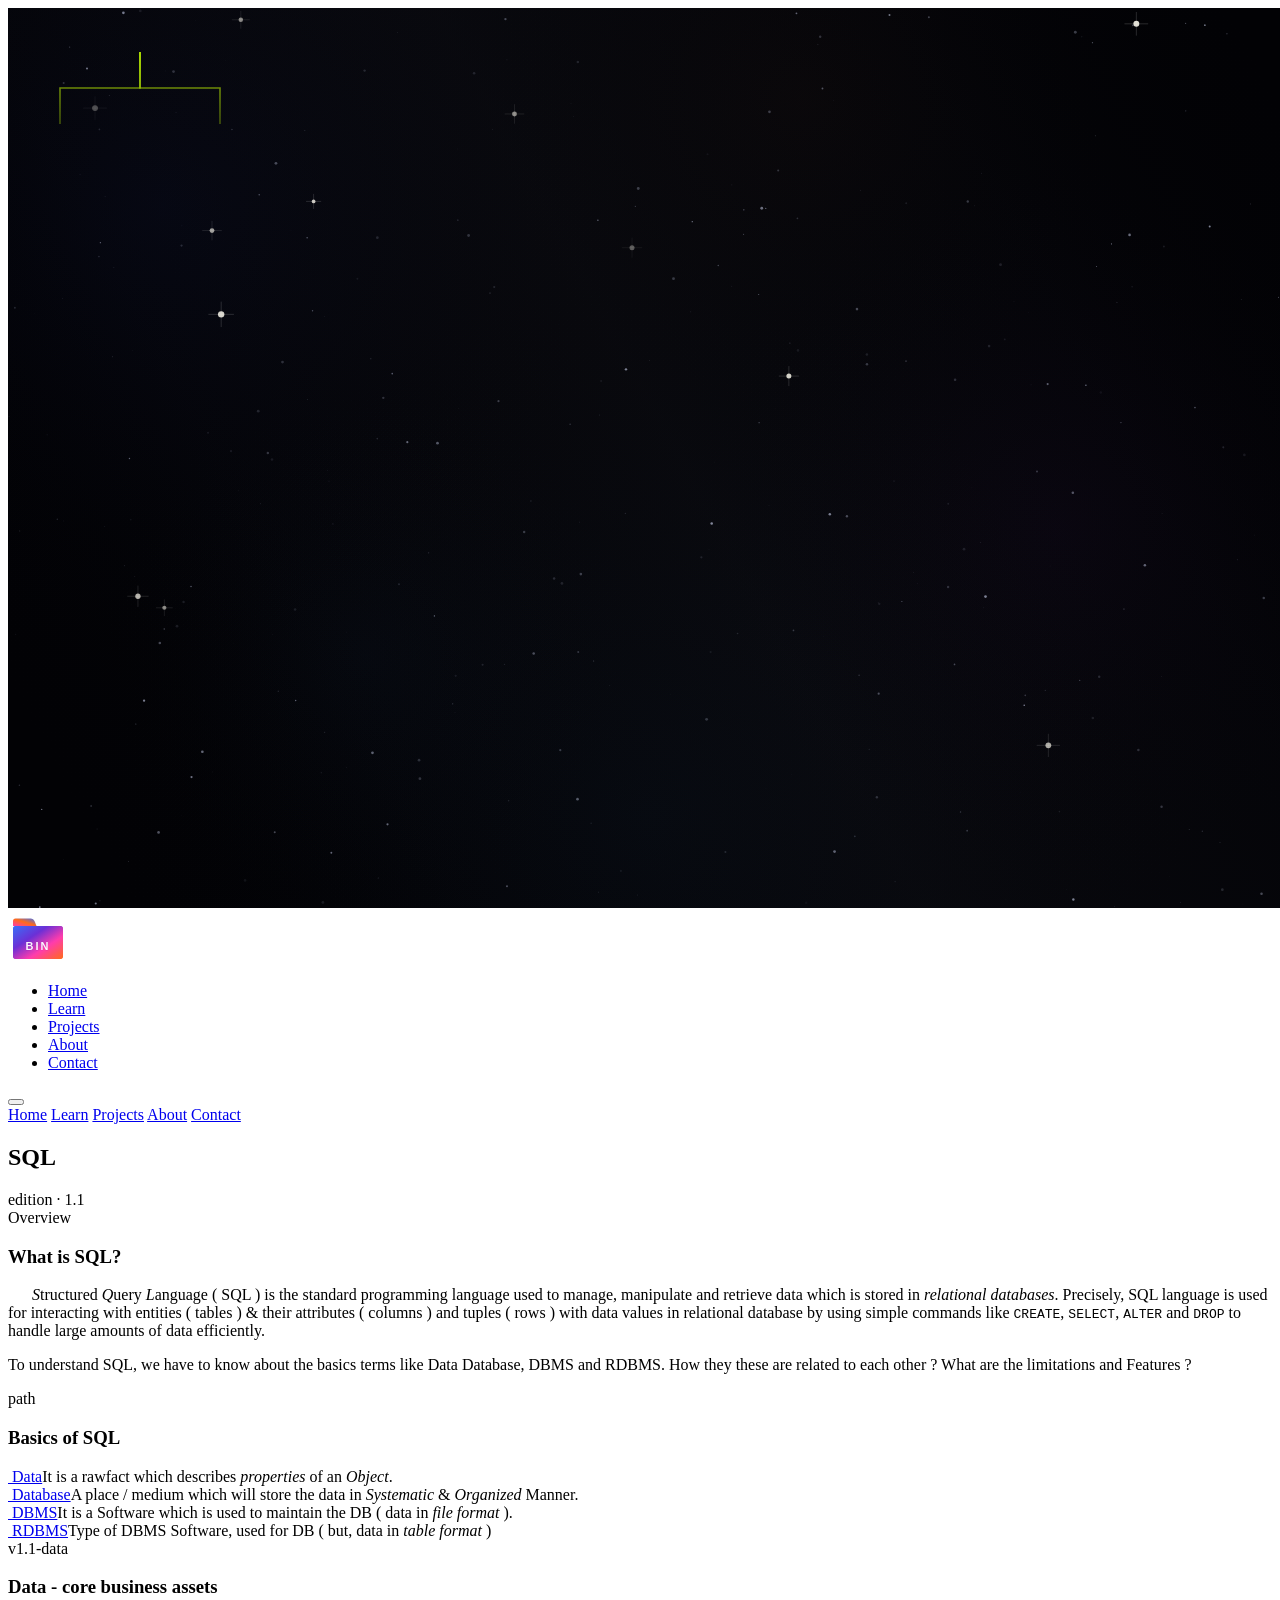
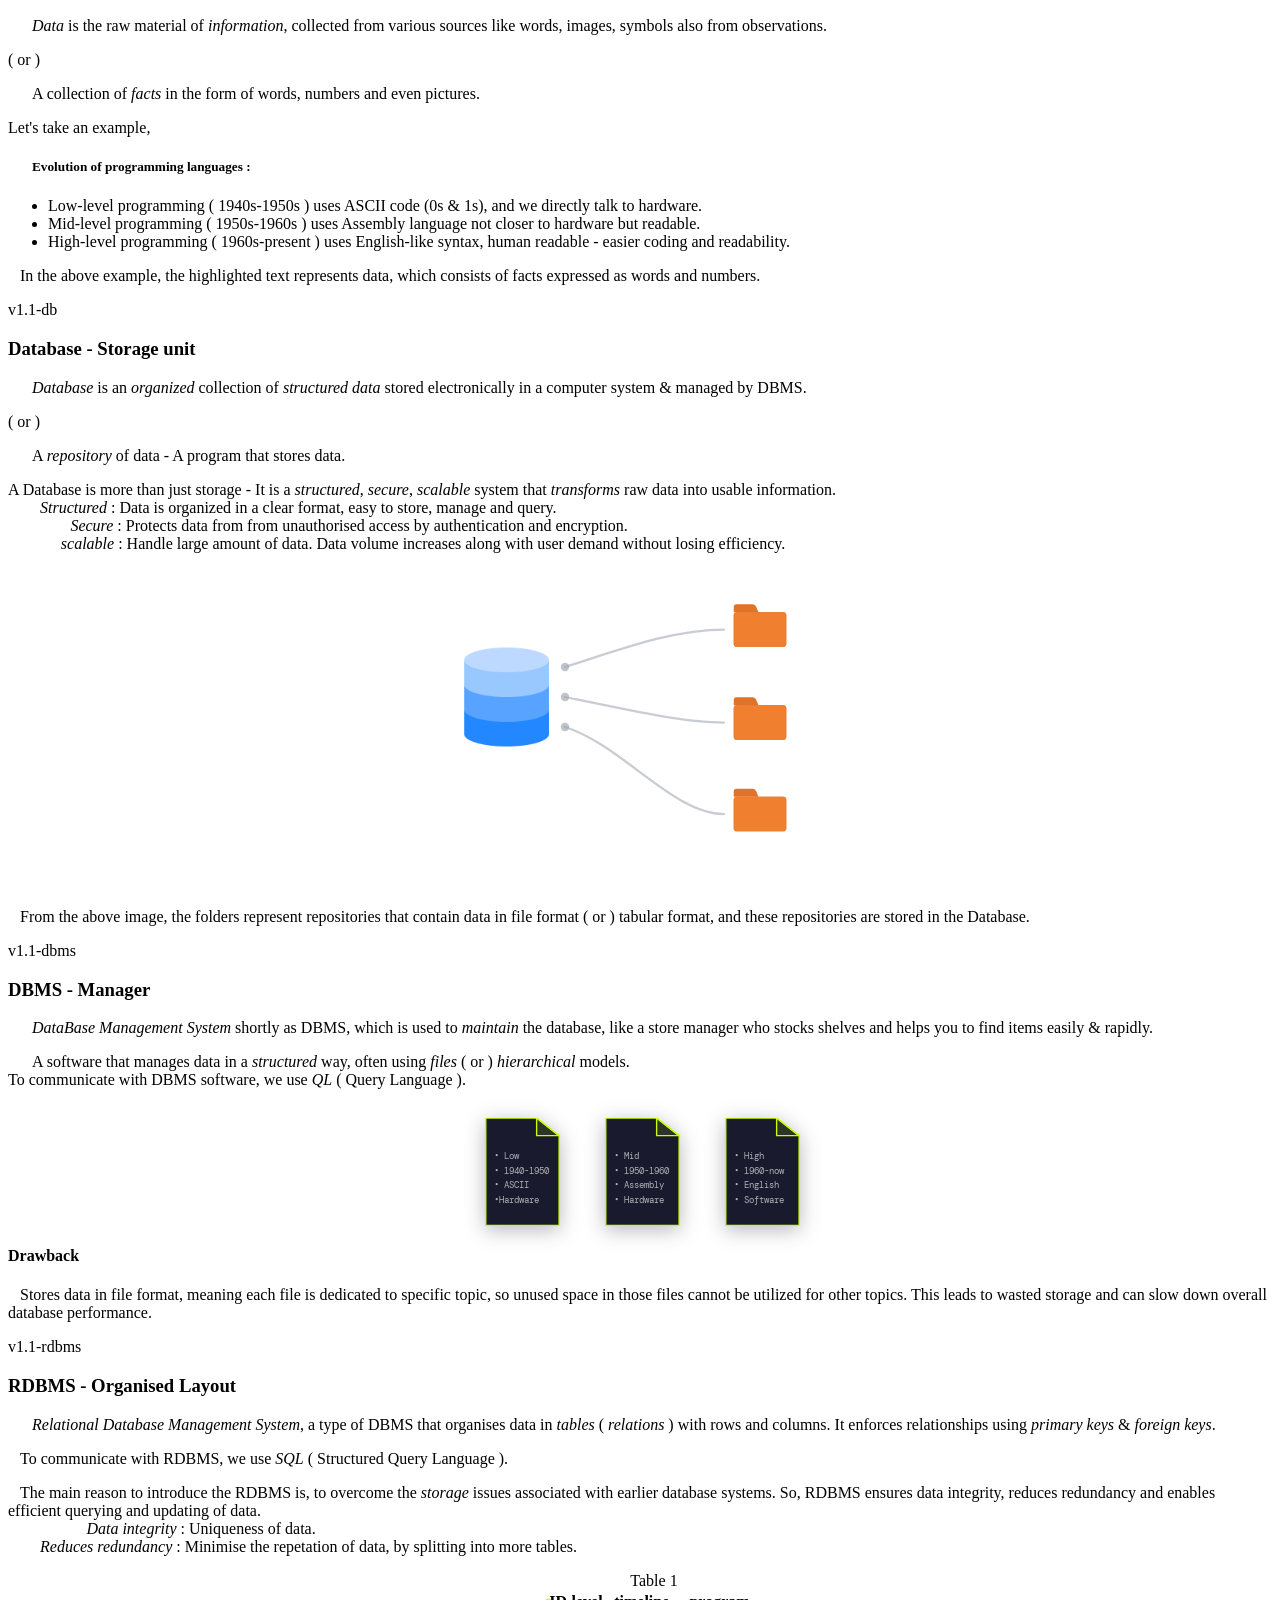
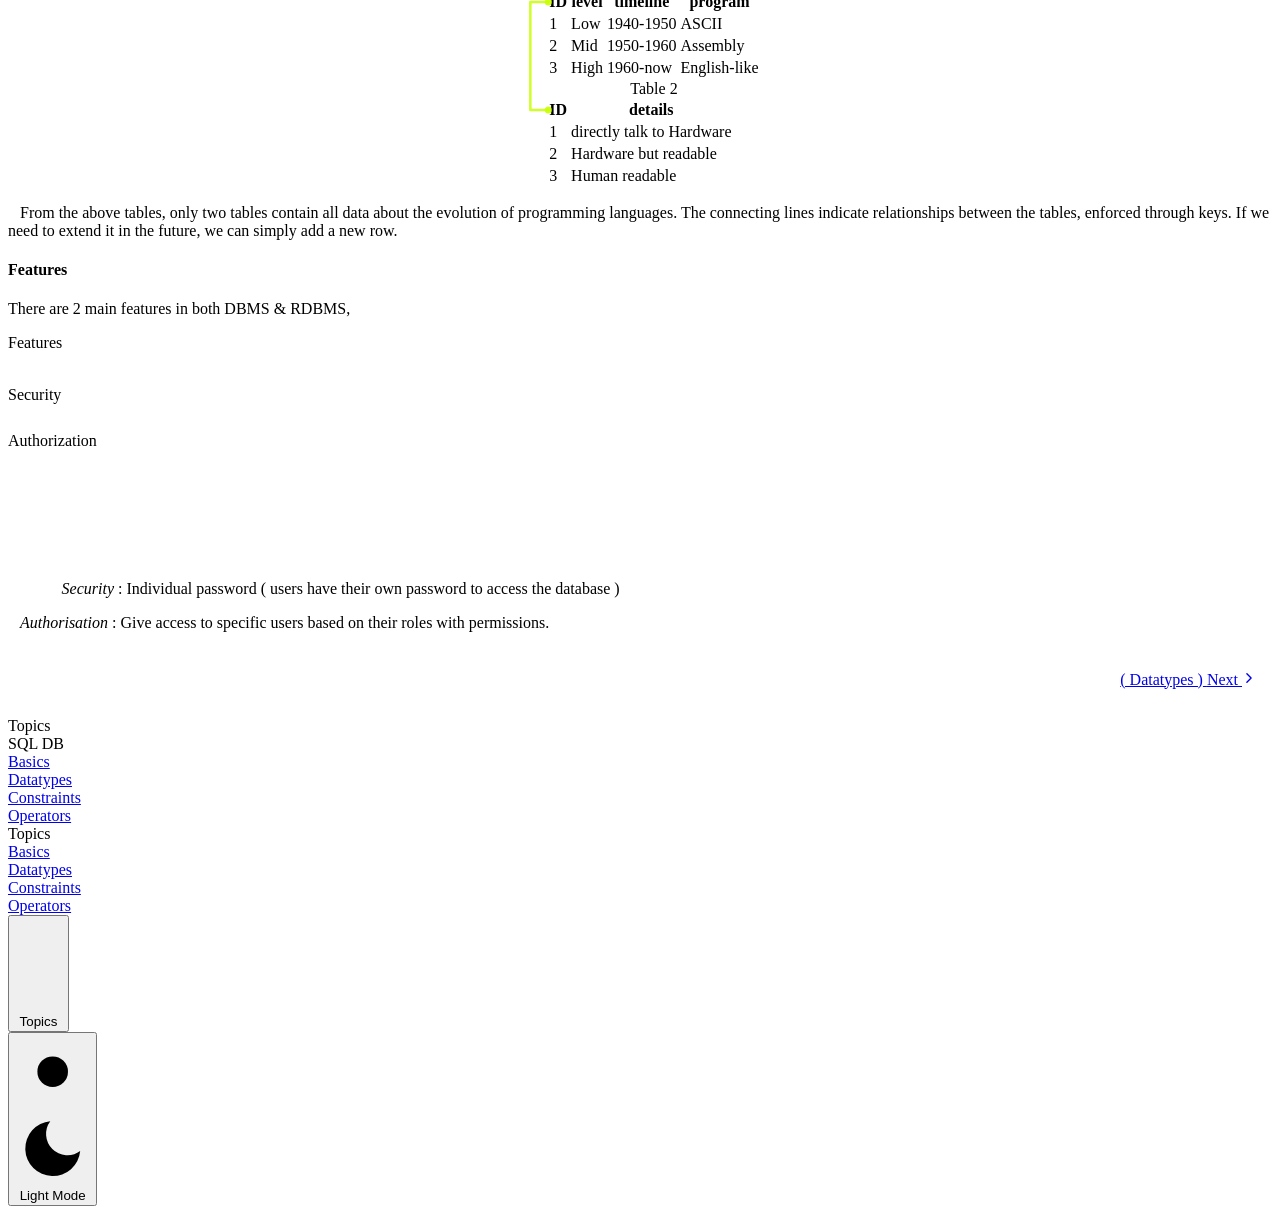
==== sqlbasics.html @ efb789b3 "Update sqlbasics.html" ====
<!DOCTYPE html>
<html lang="en" data-theme="dark">
<head>
<meta charset="UTF-8"/>
<meta name="viewport" content="width=device-width, initial-scale=1.0"/>
<title>bin/sql » basics</title>
<link rel="icon" type="image/png" href="data:image/png">
<link href="https://fonts.googleapis.com/css2?family=Bebas+Neue&family=DM+Mono:wght@300;400&family=Lora:ital,wght@0,400;0,500;0,600;1,400&family=Manrope:wght@300;400;500;600&display=swap" rel="stylesheet"/>
<link rel="stylesheet" href="sql.css"/>
<link rel="stylesheet" href="bin-logo.css"/>
<link rel="stylesheet" href="https://cdnjs.cloudflare.com/ajax/libs/font-awesome/6.5.0/css/all.min.css"/>
<link rel="stylesheet" href="https://cdnjs.cloudflare.com/ajax/libs/font-awesome/6.5.0/css/all.min.css"/>

</head>
<body>

<canvas id="space"></canvas>

<nav>
  <div class="bin-wrap" id="binWrap">

  <!-- Single sliding page -->
  <div class="slide-page" id="slidePage">

    <!-- Link track img / Link proceed name-->
    <img class="sl-name" src="sql_logo.png" alt="SQL Logo" width="15px" height="15px"/>

    <!-- Line elements -->
    <div class="sl-line"></div>
    <div class="sl-line"></div>
    <div class="sl-line"></div>
    <div class="sl-line"></div>
  </div>

  <!-- Folder SVG -->
  <svg class="folder-svg" viewBox="0 0 120 100">
    <defs>
      <!-- Vibrant: electric blue → deep purple → hot pink → orange -->
      <linearGradient id="paintBack" x1="0%" y1="0%" x2="100%" y2="100%">
        <stop offset="0%"   stop-color="#3a6ff7"/>
        <stop offset="40%"  stop-color="#6b30d6"/>
        <stop offset="70%"  stop-color="#ff3cac"/>
        <stop offset="100%" stop-color="#ff6b1a"/>
      </linearGradient>
      <linearGradient id="paintTab" x1="0%" y1="100%" x2="100%" y2="0%">
        <stop offset="0%"   stop-color="#ff3cac"/>
        <stop offset="50%"  stop-color="#ff6b1a"/>
        <stop offset="100%" stop-color="#3a6ff7"/>
      </linearGradient>
      <linearGradient id="paintFront" x1="0%" y1="0%" x2="100%" y2="100%">
        <stop offset="0%"   stop-color="#3a6ff7"/>
        <stop offset="35%"  stop-color="#6b30d6"/>
        <stop offset="65%"  stop-color="#ff3cac"/>
        <stop offset="100%" stop-color="#ff6b1a"/>
      </linearGradient>
    </defs>
    <rect class="folder-back" x="10" y="28" width="100" height="66" rx="6"/>
    <path class="folder-tab" d="M10 28 L10 18 Q10 13 15 13 L46 13 Q51 13 53 18 L57 28 Z"/>

    <g class="paper p3"><rect x="24" y="36" width="72" height="52" rx="3"/></g>
    <g class="paper p2"><rect x="20" y="34" width="72" height="52" rx="3"/></g>
    <g class="paper p1"><rect x="16" y="32" width="72" height="52" rx="3"/></g>
    <g class="paper-lines">
      <line x1="22" y1="44" x2="82" y2="44"/>
      <line x1="22" y1="52" x2="78" y2="52"/>
      <line x1="22" y1="60" x2="80" y2="60"/>
      <line x1="22" y1="68" x2="72" y2="68"/>
    </g>

    <rect class="folder-front" x="10" y="28" width="100" height="66" rx="6"/>
    <text class="bin-label" x="60" y="75">BIN</text>
  </svg>

</div>
  <ul class="nav-links" id="nav-links">
    <li><a href="#"        class="active">Home</a></li>
    <li><a href="#learn">Learn</a></li>
    <li><a href="#projects">Projects</a></li>
    <li><a href="#about">About</a></li>
    <li><a href="#contact">Contact</a></li>
  </ul>
  <button class="burger" id="burger" aria-label="Menu">
    <span></span><span></span><span></span>
  </button>
</nav>

<div class="mob-menu" id="mob">
  <a href="#">Home</a>
  <a href="#learn">Learn</a>
  <a href="#projects">Projects</a>
  <a href="#about">About</a>
  <a href="#contact">Contact</a>
</div>

<main id="void">

  <!-- AI Content Section -->
  <div id="section">
    <div class="header">
      <div class="header-dot"></div>
      <h2>SQL<span><!--( Structured Query Language )--></span></h2>
      <span>edition · 1.1</span>
    </div>
    <div class="scroll-body">

      <div class="topic">
        <div class="topic-tag">Overview</div>
        <h3>What is SQL?</h3>
        <p style="text-indent:24px"><em class="highlight">S</em>tructured <em class="highlight">Q</em>uery <em class="highlight">L</em>anguage ( SQL )
          is the standard programming language used to manage, manipulate and retrieve data which is stored in <em class="highlight">relational databases</em>.
          Precisely, SQL language is used for interacting with entities ( tables ) &amp; their attributes ( columns ) and tuples ( rows ) with data values in relational database
          by using simple commands like <code>CREATE</code>, <code>SELECT</code>, <code>ALTER</code> and <code>DROP</code> to handle large amounts of data efficiently.</p>
        <p>To understand SQL, we have to know about the basics terms like <em class="highlight"></em>Data Database, DBMS and RDBMS. How they these are related to each other ? What are the limitations and Features ?</p>
      </div>

      <div class="topic">
        <div class="topic-tag">path</div>
        <h3>Basics of SQL</h3>
        <div class="timeline">
          <div class="tl-item"><a class="tl-head" href="#data">&nbsp;Data</a><span class="tl-text">It is a rawfact which describes <em>properties</em> of an <em>Object</em>.</span></div>
          <div class="tl-item"><a class="tl-head" href="#database">&nbsp;Database</a><span class="tl-text">A place / medium which will store the data in <em>Systematic</em> & <em>Organized</em> Manner.</span></div>
          <div class="tl-item"><a class="tl-head" href="#dbms">&nbsp;DBMS</a><span class="tl-text">It is a Software which is used to maintain the DB ( data in <em>file format</em> ).</span></div>
          <div class="tl-item"><a class="tl-head" href="#rdbms">&nbsp;RDBMS</a><span class="tl-text">Type of DBMS Software, used for DB ( but, data in <em>table format</em> )</span></div>
        </div>
      </div>

      <div class="topic" id="data">
        <div class="topic-tag">v1.1-data</div>
        <h3>Data - core business assets</h3>
        <p style="text-indent:24px"><em class="highlight">Data</em> is the raw material of <em>information</em>, collected from various sources like words, images, symbols also from observations.</p>
        <p class="or">( or )</p>
        <p style="text-indent: 24px;">A collection of <em class="highlight">facts</em> in the form of words, numbers and even pictures.</p>
        <p>Let's take an example,</p>
        <h5 style="text-indent:24px">Evolution of programming languages :</h5>
        <ul>
            <li><span class="highlight-text">Low</span>-level programming ( <span class="highlight-text">1940s-1950s</span> ) uses <span class="highlight-text">ASCII</span> code (0s &amp; 1s), and we directly talk to <span class="highlight-text">hardware</span>.</li>
            <li><span class="highlight-text">Mid</span>-level programming ( <span class="highlight-text">1950s-1960s</span> ) uses <span class="highlight-text">Assembly</span> language not closer to <span class="highlight-text">hardware but readable</span>.</li>
            <li><span class="highlight-text">High</span>-level programming ( <span class="highlight-text">1960s-present</span> ) uses <span class="highlight-text">English-like</span> syntax, <span class="highlight-text">human readable</span> - easier coding and readability.</li>
        </ul>
        <p style="text-indent: 12px;">In the above example, the highlighted text represents data, which consists of facts expressed as words and numbers.</p>
      </div>

      <div class="topic" id="database">
        <div class="topic-tag">v1.1-db</div>
        <h3>Database - Storage unit</h3>
        <p style="text-indent:24px"><em class="highlight">Database</em> is an <em>organized</em> collection of <em>structured data</em> stored electronically in a computer system &amp; managed by DBMS.</p>
        <p class="or">( or )</p>
        <p style="text-indent: 24px;">A <em class="highlight">repository</em> of data - A program that stores data.</p>
        <p>A Database is more than just storage - It is a <em>structured</em>, <em>secure</em>, <em>scalable</em> system that <em class="highlight">transforms</em> raw data into usable information.<br>
          <em style="margin-left: 2em;">Structured</em> : Data is organized in a clear format, easy to store, manage and query.<br>
          <em style="margin-left: 3.9em;">Secure</em> : Protects data from from unauthorised access by authentication and encryption.<br>
          <em style="margin-left: 3.3em;">scalable</em> : Handle large amount of data. Data volume increases along with user demand without losing efficiency.<br>
        </p>

        <!-- ── DB DIAGRAM · DB LEFT · 3 FOLDERS RIGHT ── -->
        <div style="margin:1.5rem 0 0.8rem;display:flex;justify-content:center;">
          <svg viewBox="0 60 280 210"
               xmlns="http://www.w3.org/2000/svg" xmlns:xlink="http://www.w3.org/1999/xlink"
               style="width:100%;max-width:420px;height:auto;display:block;"
               aria-label="Database on left connected to three folders on right: Records, Tables, Queries">

            <!-- ─ 3 separate bent lines (folder → cluster near DB) ─ -->
            <!-- Line 1 · Records → dot (90,120) -->
            <path d="M196,95  C162,95  128,108 90,120"
                  fill="none" stroke="#9ca3af" stroke-width="1.5" stroke-opacity="0.55" stroke-linecap="round"/>
            <!-- Line 2 · Tables → dot (90,140) -->
            <path d="M196,157 C170,157 138,150 90,140"
                  fill="none" stroke="#9ca3af" stroke-width="1.5" stroke-opacity="0.55" stroke-linecap="round"/>
            <!-- Line 3 · Queries → dot (90,160) -->
            <path d="M196,218 C162,218 128,172 90,160"
                  fill="none" stroke="#9ca3af" stroke-width="1.5" stroke-opacity="0.55" stroke-linecap="round"/>


            <!-- ─ Solid dots at DB side — spread vertically, close to DB ─ -->
            <circle cx="90" cy="120" r="2.8" fill="#9ca3af" fill-opacity="0.65"/>
            <circle cx="90" cy="140" r="2.8" fill="#9ca3af" fill-opacity="0.65"/>
            <circle cx="90" cy="160" r="2.8" fill="#9ca3af" fill-opacity="0.65"/>

            <!-- ─ Database image ─ -->
            <image href="database.png" x="18" y="107" width="66" height="66"/>

            <!-- ─ Folder 1 · Records · center (220,95) ─ -->
            <g transform="translate(220,95) scale(0.35) translate(-60,-61)">
              <rect x="10" y="28" width="100" height="66" rx="6" fill="#c45c0a"/>
              <path d="M10 28 L10 18 Q10 13 15 13 L46 13 Q51 13 53 18 L57 28 Z" fill="#e0722a"/>
              <g opacity="0.55"><rect x="24" y="36" width="72" height="52" rx="3" fill="#fff8f0" stroke="#e8c090" stroke-width="0.8"/></g>
              <g opacity="0.75"><rect x="20" y="34" width="72" height="52" rx="3" fill="#fff8f0" stroke="#e8c090" stroke-width="0.8"/></g>
              <rect x="16" y="32" width="72" height="52" rx="3" fill="#fff8f0" stroke="#e8c090" stroke-width="0.8"/>
              <line x1="22" y1="44" x2="82" y2="44" stroke="#d4a870" stroke-width="0.7"/>
              <line x1="22" y1="52" x2="78" y2="52" stroke="#d4a870" stroke-width="0.7"/>
              <line x1="22" y1="60" x2="80" y2="60" stroke="#d4a870" stroke-width="0.7"/>
              <line x1="22" y1="68" x2="72" y2="68" stroke="#d4a870" stroke-width="0.7"/>
              <rect x="10" y="28" width="100" height="66" rx="6" fill="#f08030"/>
            </g>
            <!-- <text x="220" y="115" text-anchor="middle"
              font-family="DM Mono, monospace" font-size="7.5" fill="#9ca3af" letter-spacing="0.3">&nbsp;
            </text> -->

            <!-- ─ Folder 2 · Tables · center (220,157) ─ -->
            <g transform="translate(220,157) scale(0.35) translate(-60,-61)">
              <rect x="10" y="28" width="100" height="66" rx="6" fill="#c45c0a"/>
              <path d="M10 28 L10 18 Q10 13 15 13 L46 13 Q51 13 53 18 L57 28 Z" fill="#e0722a"/>
              <g opacity="0.55"><rect x="24" y="36" width="72" height="52" rx="3" fill="#fff8f0" stroke="#e8c090" stroke-width="0.8"/></g>
              <g opacity="0.75"><rect x="20" y="34" width="72" height="52" rx="3" fill="#fff8f0" stroke="#e8c090" stroke-width="0.8"/></g>
              <rect x="16" y="32" width="72" height="52" rx="3" fill="#fff8f0" stroke="#e8c090" stroke-width="0.8"/>
              <line x1="22" y1="44" x2="82" y2="44" stroke="#d4a870" stroke-width="0.7"/>
              <line x1="22" y1="52" x2="78" y2="52" stroke="#d4a870" stroke-width="0.7"/>
              <line x1="22" y1="60" x2="80" y2="60" stroke="#d4a870" stroke-width="0.7"/>
              <line x1="22" y1="68" x2="72" y2="68" stroke="#d4a870" stroke-width="0.7"/>
              <rect x="10" y="28" width="100" height="66" rx="6" fill="#f08030"/>
            </g>
            <!-- <text x="220" y="177" text-anchor="middle"
              font-family="DM Mono, monospace" font-size="7.5" fill="#9ca3af" letter-spacing="0.3">&nbsp;
            </text> -->

            <!-- ─ Folder 3 · Queries · center (220,218) ─ -->
            <g transform="translate(220,218) scale(0.35) translate(-60,-61)">
              <rect x="10" y="28" width="100" height="66" rx="6" fill="#c45c0a"/>
              <path d="M10 28 L10 18 Q10 13 15 13 L46 13 Q51 13 53 18 L57 28 Z" fill="#e0722a"/>
              <g opacity="0.55"><rect x="24" y="36" width="72" height="52" rx="3" fill="#fff8f0" stroke="#e8c090" stroke-width="0.8"/></g>
              <g opacity="0.75"><rect x="20" y="34" width="72" height="52" rx="3" fill="#fff8f0" stroke="#e8c090" stroke-width="0.8"/></g>
              <rect x="16" y="32" width="72" height="52" rx="3" fill="#fff8f0" stroke="#e8c090" stroke-width="0.8"/>
              <line x1="22" y1="44" x2="82" y2="44" stroke="#d4a870" stroke-width="0.7"/>
              <line x1="22" y1="52" x2="78" y2="52" stroke="#d4a870" stroke-width="0.7"/>
              <line x1="22" y1="60" x2="80" y2="60" stroke="#d4a870" stroke-width="0.7"/>
              <line x1="22" y1="68" x2="72" y2="68" stroke="#d4a870" stroke-width="0.7"/>
              <rect x="10" y="28" width="100" height="66" rx="6" fill="#f08030"/>
            </g>
            <!-- <text x="220" y="238" text-anchor="middle"
              font-family="DM Mono, monospace" font-size="7.5" fill="#9ca3af" letter-spacing="0.3">&nbsp;
            </text> -->

          </svg>
        </div>
        <!-- ── END DB DIAGRAM ── -->

        <p style="text-indent: 12px;">From the above image, the folders represent repositories that contain data in file format ( or ) tabular format, and these repositories are stored in the Database.</p>
      </div>

      <div class="topic" id="dbms">
        <div class="topic-tag">v1.1-dbms</div>
        <h3>DBMS - Manager</h3>
        <p style="text-indent:24px"><em>DataBase Management System</em> shortly as DBMS, which is used to <em class="highlight">maintain</em> the database, like a store manager who stocks shelves and helps you to find items easily &amp; rapidly.</p>
        <p style="text-indent:24px">A software that manages data in a <em>structured</em> way, often using <em class="highlight">files</em> ( or ) <em class="highlight">hierarchical</em> models. <br>
          To communicate with DBMS software, we use <em class="highlight">QL</em> ( Query Language ).</p>

        <!-- ── 3 FILE ICONS SIDE BY SIDE ── -->
        <div style="display:flex;justify-content:center;gap:2rem;margin:1.8rem 0 0.6rem;flex-wrap:wrap;">

          <!-- File 1 -->
          <svg viewBox="0 0 90 110" xmlns="http://www.w3.org/2000/svg"
               style="width:88px;height:auto;filter:drop-shadow(0 4px 10px rgba(0,0,0,0.28));">
            <path d="M10 0 L62 0 L85 18 L85 110 L10 110 Z" fill="var(--glass-bg,#1a1a2e)" stroke="var(--accent-border,#c8ff00)" stroke-width="1.4"/>
            <path d="M62 0 L62 18 L85 18 Z" fill="var(--accent-soft,rgba(200,255,0,0.12))" stroke="var(--accent-border,#c8ff00)" stroke-width="1.4"/>
            <text x="18" y="42"  font-family="DM Mono,monospace" font-size="9.5" fill="var(--text-body,#ccc)" opacity="0.85">&bull; Low</text>
            <text x="18" y="57"  font-family="DM Mono,monospace" font-size="9.5" fill="var(--text-body,#ccc)" opacity="0.85">&bull; 1940-1950</text>
            <text x="18" y="72"  font-family="DM Mono,monospace" font-size="9.5" fill="var(--text-body,#ccc)" opacity="0.85">&bull; ASCII</text>
            <text x="18" y="87"  font-family="DM Mono,monospace" font-size="9.5" fill="var(--text-body,#ccc)" opacity="0.85">&bull;Hardware</text>
          </svg>

          <!-- File 2 -->
          <svg viewBox="0 0 90 110" xmlns="http://www.w3.org/2000/svg"
               style="width:88px;height:auto;filter:drop-shadow(0 4px 10px rgba(0,0,0,0.28));">
            <path d="M10 0 L62 0 L85 18 L85 110 L10 110 Z" fill="var(--glass-bg,#1a1a2e)" stroke="var(--accent-border,#c8ff00)" stroke-width="1.4"/>
            <path d="M62 0 L62 18 L85 18 Z" fill="var(--accent-soft,rgba(200,255,0,0.12))" stroke="var(--accent-border,#c8ff00)" stroke-width="1.4"/>
            <text x="18" y="42"  font-family="DM Mono,monospace" font-size="9.5" fill="var(--text-body,#ccc)" opacity="0.85">&bull; Mid</text>
            <text x="18" y="57"  font-family="DM Mono,monospace" font-size="9.5" fill="var(--text-body,#ccc)" opacity="0.85">&bull; 1950-1960</text>
            <text x="18" y="72"  font-family="DM Mono,monospace" font-size="9.5" fill="var(--text-body,#ccc)" opacity="0.85">&bull; Assembly</text>
            <text x="18" y="87"  font-family="DM Mono,monospace" font-size="9.5" fill="var(--text-body,#ccc)" opacity="0.85">&bull; Hardware</text>
          </svg>

          <!-- File 3 -->
          <svg viewBox="0 0 90 110" xmlns="http://www.w3.org/2000/svg"
               style="width:88px;height:auto;filter:drop-shadow(0 4px 10px rgba(0,0,0,0.28));">
            <path d="M10 0 L62 0 L85 18 L85 110 L10 110 Z" fill="var(--glass-bg,#1a1a2e)" stroke="var(--accent-border,#c8ff00)" stroke-width="1.4"/>
            <path d="M62 0 L62 18 L85 18 Z" fill="var(--accent-soft,rgba(200,255,0,0.12))" stroke="var(--accent-border,#c8ff00)" stroke-width="1.4"/>
            <text x="18" y="42"  font-family="DM Mono,monospace" font-size="9.5" fill="var(--text-body,#ccc)" opacity="0.85">&bull; High</text>
            <text x="18" y="57"  font-family="DM Mono,monospace" font-size="9.5" fill="var(--text-body,#ccc)" opacity="0.85">&bull; 1960-now</text>
            <text x="18" y="72"  font-family="DM Mono,monospace" font-size="9.5" fill="var(--text-body,#ccc)" opacity="0.85">&bull; English</text>
            <text x="18" y="87"  font-family="DM Mono,monospace" font-size="9.5" fill="var(--text-body,#ccc)" opacity="0.85">&bull; Software</text>
          </svg>

        </div>
        <!-- ── END FILE ICONS ── -->

        <h4 class="drawback-title">Drawback</h4>
        <p style="text-indent: 12px;">Stores data in file format, meaning each file is dedicated to specific topic, so unused space in those files cannot be utilized for other topics. This leads to wasted storage and can slow down overall database performance.</p>
      </div>
      <div class="topic" id="rdbms">
        <div class="topic-tag">v1.1-rdbms</div>
        <h3>RDBMS - Organised Layout</h3>
        <p style="text-indent:24px"><em>Relational Database Management System</em>, a type of DBMS that organises data in <em class="highlight">tables</em> ( <em class="highlight">relations</em> ) with rows and columns. It enforces relationships using <em>primary keys</em> &amp; <em>foreign keys</em>.</p>
        <p style="text-indent:12px">To communicate with RDBMS, we use <em class="highlight">SQL</em> ( Structured Query Language ).</p>
        <p style="text-indent:12px">The main reason to introduce the RDBMS is, to overcome the <em>storage</em> issues associated with earlier database systems. So, RDBMS ensures data integrity, reduces redundancy and enables efficient querying and updating of data.<br>
          <em style="margin-left: 4.9em;">Data integrity</em> : Uniqueness of data.<br>
          <em style="margin-left: 2em;">Reduces redundancy</em> : Minimise the repetation of data, by splitting into more tables.<br>
        </p>

        <!-- ── TABLES + SVG CONNECTOR WRAPPER ── -->
        <div style="position:relative; display:flex; justify-content:center; width:100%;">

          <!-- SVG line drawn over the tables -->
          <svg id="tbl-connector" style="position:absolute;top:0;left:0;width:100%;height:100%;pointer-events:none;overflow:visible;z-index:10;"></svg>

          <div class="rdbms-tables-wrap" style="position:relative; flex-direction:column; align-items:flex-start; padding-left:28px;">

            <!-- Table 1 · big (4 cols) · TOP -->
            <div class="rdbms-table-block">
              <div class="tbl-title" style="text-align:center;">Table 1</div>
              <div style="overflow-x:auto;">
                <table class="rdbms-tbl" id="rdbms-t1">
                  <thead>
                    <tr>
                      <th class="pk" id="t1-id-header">ID</th>
                      <th>level</th>
                      <th>timeline</th>
                      <th>program</th>
                    </tr>
                  </thead>
                  <tbody>
                    <tr>
                      <td class="pk">1</td>
                      <td>Low</td>
                      <td>1940-1950</td>
                      <td>ASCII</td>
                    </tr>
                    <tr>
                      <td class="pk">2</td>
                      <td>Mid</td>
                      <td>1950-1960</td>
                      <td>Assembly</td>
                    </tr>
                    <tr>
                      <td class="pk">3</td>
                      <td>High</td>
                      <td>1960-now</td>
                      <td>English-like</td>
                    </tr>
                  </tbody>
                </table>
              </div>
            </div>

            <!-- Table 2 · small (2 cols) · BOTTOM -->
            <div class="rdbms-table-block">
              <div class="tbl-title" style="text-align:center;">Table 2</div>
              <div style="overflow-x:auto;">
                <table class="rdbms-tbl" id="rdbms-t2">
                  <thead>
                    <tr>
                      <th class="pk" id="t2-id-header">ID</th>
                      <th>details</th>
                    </tr>
                  </thead>
                  <tbody>
                    <tr>
                      <td class="pk">1</td>
                      <td>directly talk to Hardware</td>
                    </tr>
                    <tr>
                      <td class="pk">2</td>
                      <td>Hardware but readable</td>
                    </tr>
                    <tr>
                      <td class="pk">3</td>
                      <td>Human readable</td>
                    </tr>
                  </tbody>
                </table>
              </div>
            </div>

          </div>
        </div>
        <!-- ── END RDBMS TABLES ── -->
        <p style="text-indent: 12px;">
          From the above tables, only two tables contain all data about the evolution of programming languages. The connecting lines indicate relationships between the tables, enforced through keys.
          If we need to extend it in the future, we can simply add a new row.
        </p>
        <script>
        (function() {
          function drawTableConnector() {
            const svg = document.getElementById('tbl-connector');
            const t1h = document.getElementById('t1-id-header'); // Table 1 (top)
            const t2h = document.getElementById('t2-id-header'); // Table 2 (bottom)
            if (!svg || !t1h || !t2h) return;

            svg.querySelectorAll('path, circle').forEach(e => e.remove());

            const svgRect = svg.getBoundingClientRect();
            const r1 = t1h.getBoundingClientRect(); // Table 1 ID header (top)
            const r2 = t2h.getBoundingClientRect(); // Table 2 ID header (bottom)

            // Start: left border of T1 ID, vertically centred
            const x1 = r1.left - svgRect.left;
            const y1 = r1.top  + r1.height / 2 - svgRect.top;

            // End: left border of T2 ID, vertically centred
            const x2 = r2.left - svgRect.left;
            const y2 = r2.top  + r2.height / 2 - svgRect.top;

            // How far left the bracket extends outside the tables
            const bracket = 18;
            const xLeft   = Math.min(x1, x2) - bracket;

            // Rectangular path: right → left → down → right
            // M(x1,y1) → go left to xLeft → go down to y2 → go right to x2
            const d = `M${x1},${y1} L${xLeft},${y1} L${xLeft},${y2} L${x2},${y2}`;

            const path = document.createElementNS('http://www.w3.org/2000/svg', 'path');
            path.setAttribute('d', d);
            path.setAttribute('stroke', 'var(--accent-border, #c8ff00)');
            path.setAttribute('stroke-width', '2.5');
            path.setAttribute('fill', 'none');
            path.setAttribute('stroke-linejoin', 'round');
            path.setAttribute('stroke-linecap', 'round');
            path.setAttribute('opacity', '0.85');
            svg.appendChild(path);

            // Dot terminals at both ends
            function addDot(cx, cy) {
              const c = document.createElementNS('http://www.w3.org/2000/svg', 'circle');
              c.setAttribute('cx', cx); c.setAttribute('cy', cy); c.setAttribute('r', '3.5');
              c.setAttribute('fill', 'var(--accent, #c8ff00)'); c.setAttribute('opacity', '0.9');
              svg.appendChild(c);
            }
            addDot(x1, y1); // left border of T1 ID
            addDot(x2, y2); // left border of T2 ID
          }

          window.addEventListener('load', drawTableConnector);
          window.addEventListener('resize', drawTableConnector);
          new MutationObserver(drawTableConnector)
            .observe(document.documentElement, { attributes: true, attributeFilter: ['data-theme'] });
          setTimeout(drawTableConnector, 300);
        })();
        </script>

      </div>
      <div class="topic">
        <h4 class="feature-title">Features</h4>
        <p>There are 2 main features in both DBMS &amp; RDBMS,</p>
        <!-- ── FEATURES TREE ── -->
        <div class="org-scroll-wrap">
          <div class="org-wrap" id="orgWrap2">
            <svg id="orgSvg2" style="position:absolute;top:0;left:0;width:100%;height:100%;pointer-events:none;overflow:visible;"></svg>
            <!-- nodes injected by JS -->
          </div>
        </div>
        <p style="text-indent:12px"><em style="margin-left: 2.6em;">Security</em> : Individual password ( users have their own password to access the database )</p>
        <p style="text-indent:12px"><em>Authorisation</em> : Give access to specific users based on their roles with permissions.</p>
      </div>

      <!-- ── PAGE NAV ── -->
      <div style="display:flex; justify-content:flex-end; align-items:center; padding: 1.4rem 1rem 1.8rem;">

        <!-- Next -->
        <a href="#" class="page-nav-btn" id="nav-next">
          <span class="nav-hint">(  Datatypes )</span>
          <span>Next</span>
          <svg viewBox="0 0 20 20" fill="none" xmlns="http://www.w3.org/2000/svg" width="14" height="14">
            <path d="M7 4L13 10L7 16" stroke="currentColor" stroke-width="2" stroke-linecap="round" stroke-linejoin="round"/>
          </svg>
        </a>

      </div>
      <!-- ── END PAGE NAV ── -->

    </div>
  </div>

  <!-- ── SIDEBAR ── -->
  <aside id="sidebar">

    <!-- Social Links -->
    <!--
    <div class="sb-section">
      <div class="sb-label">Connect</div>
      <a class="sb-link" href="https://www.instagram.com/iacc.bin/" target="_blank" rel="noopener">
        <span class="sb-icon">
          <svg viewBox="0 0 24 24"><rect x="2" y="2" width="20" height="20" rx="5" ry="5"/><circle cx="12" cy="12" r="4"/><circle cx="17.5" cy="6.5" r="1" fill="currentColor" stroke="none"/></svg>
        </span>
        <span class="sb-name">Instagram</span>
        <span class="sb-arrow">↗</span>
      </a>
      <a class="sb-link" href="https://www.youtube.com/" target="_blank" rel="noopener">
        <span class="sb-icon">
          <svg viewBox="0 0 24 24"><path d="M22.54 6.42a2.78 2.78 0 0 0-1.95-1.96C18.88 4 12 4 12 4s-6.88 0-8.59.46A2.78 2.78 0 0 0 1.46 6.42 29 29 0 0 0 1 12a29 29 0 0 0 .46 5.58A2.78 2.78 0 0 0 3.41 19.54C5.12 20 12 20 12 20s6.88 0 8.59-.46a2.78 2.78 0 0 0 1.95-1.96A29 29 0 0 0 23 12a29 29 0 0 0-.46-5.58z"/><polygon points="9.75 15.02 15.5 12 9.75 8.98 9.75 15.02" fill="currentColor" stroke="none"/></svg>
        </span>
        <span class="sb-name">YouTube</span>
        <span class="sb-arrow">↗</span>
      </a>
      <a class="sb-link" href="https://github.com/" target="_blank" rel="noopener">
        <span class="sb-icon">
          <svg viewBox="0 0 24 24"><path d="M9 19c-5 1.5-5-2.5-7-3m14 6v-3.87a3.37 3.37 0 0 0-.94-2.61c3.14-.35 6.44-1.54 6.44-7A5.44 5.44 0 0 0 20 4.77 5.07 5.07 0 0 0 19.91 1S18.73.65 16 2.48a13.38 13.38 0 0 0-7 0C6.27.65 5.09 1 5.09 1A5.07 5.07 0 0 0 5 4.77a5.44 5.44 0 0 0-1.5 3.78c0 5.42 3.3 6.61 6.44 7A3.37 3.37 0 0 0 9 18.13V22"/></svg>
        </span>
        <span class="sb-name">GitHub</span>
        <span class="sb-arrow">↗</span>
      </a>
      <a class="sb-link" href="https://x.com/" target="_blank" rel="noopener">
        <span class="sb-icon">
          <svg viewBox="0 0 24 24"><path d="M4 4l16 16M20 4L4 20"/></svg>
        </span>
        <span class="sb-name">X / Twitter</span>
        <span class="sb-arrow">↗</span>
      </a> -->
    </div>

    <!-- Concepts -->
    <div class="sb-section">
      <div class="sb-label">Topics</div>
      <div class="sb-concepts">
        <span class="sb-pill">
          SQL <span class="sb-pill-tag">DB</span>
        </span>
        <div class="topics">
          <div class="topic-item topic-item-active" onclick="location.href='sqlintro.html'" style="cursor:pointer;">
            <a class="topic-head" href="sqlintro.html">Basics</a>
          </div>
          <div class="topic-item" onclick="location.href='sqldatatypes.html'" style="cursor:pointer;">
            <a class="topic-head" href="sqldatatypes.html">Datatypes</a>
          </div>
          <div class="topic-item" onclick="location.href='sqlconst.html'" style="cursor:pointer;">
            <a class="topic-head" href="sqlconst.html">Constraints</a>
          </div>
          <div class="topic-item" onclick="location.href='sqloperators.html'" style="cursor:pointer;">
            <a class="topic-head" href="sqloperators.html">Operators</a>
          </div>
          <!-- <div class="topic-item" onclick="location.href='sqlfunctions.html'" style="cursor:pointer;">
            <a class="topic-head" href="sqlfunctions.html">Functions</a>
          </div>
          <div class="topic-item" onclick="location.href='db.html'" style="cursor:pointer;">
            <a class="topic-head" href="db.html">Database</a>
          </div>
          <div class="topic-item" onclick="location.href='ddl.html'" style="cursor:pointer;">
            <a class="topic-head" href="ddl.html">DDL</a>
          </div>
          <div class="topic-item" onclick="location.href='dml.html'" style="cursor:pointer;">
            <a class="topic-head" href="dml.html">DML</a>
          </div>
          <div class="topic-item" onclick="location.href='dql.html'" style="cursor:pointer;">
            <a class="topic-head" href="dql.html">DQL</a>
          </div>
          <div class="topic-item" onclick="location.href='.html'" style="cursor:pointer;">
            <a class="topic-head" href="subqueries.html">Sub Query</a>
          </div>
          <div class="topic-item" onclick="location.href='dql.html'" style="cursor:pointer;">
            <a class="topic-head" href="joins.html">Joins</a>
          </div>
          <div class="topic-item" onclick="location.href='sqlsets.html'" style="cursor:pointer;">
            <a class="topic-head" href="sqlsets.html">Set Operators</a>
          </div>
          <div class="topic-item" onclick="location.href='tcl.html'" style="cursor:pointer;">
            <a class="topic-head" href="tcl.html">TCL</a>
          </div>
          <div class="topic-item" onclick="location.href='dcl.html'" style="cursor:pointer;">
            <a class="topic-head" href="dcl.html">DCL</a>
          </div>
          <div class="topic-item" onclick="location.href='view_trig.html'" style="cursor:pointer;">
            <a class="topic-head" href="view_trig.html">Views, Triggers</a>
          </div> -->
        </div>
      </div>
        <!-- <a class="sb-pill" href="https://www.python.org/" target="_blank" rel="noopener">
          Python <span class="sb-pill-tag">Lang</span>
        </a>
        <a class="sb-pill" href="https://en.wikipedia.org/wiki/Machine_learning" target="_blank" rel="noopener">
          Machine Learning <span class="sb-pill-tag">ML</span>
        </a>
        <a class="sb-pill" href="https://en.wikipedia.org/wiki/Deep_learning" target="_blank" rel="noopener">
          Deep Learning <span class="sb-pill-tag">DL</span>
        </a>
        <a class="sb-pill" href="https://en.wikipedia.org/wiki/Artificial_intelligence" target="_blank" rel="noopener">
          Artificial Intelligence <span class="sb-pill-tag">AI</span>
        </a>
        <a class="sb-pill" href="https://en.wikipedia.org/wiki/Natural_language_processing" target="_blank" rel="noopener">
          NLP <span class="sb-pill-tag">Text</span>
        </a>
        <a class="sb-pill" href="https://en.wikipedia.org/wiki/Computer_vision" target="_blank" rel="noopener">
          Computer Vision <span class="sb-pill-tag">CV</span>
        </a>
        <a class="sb-pill" href="https://en.wikipedia.org/wiki/Reinforcement_learning" target="_blank" rel="noopener">
          Reinforcement Learning <span class="sb-pill-tag">RL</span>
        </a>
        <a class="sb-pill" href="https://en.wikipedia.org/wiki/Data_science" target="_blank" rel="noopener">
          Data Science <span class="sb-pill-tag">DS</span>
        </a>
        <a class="sb-pill" href="https://en.wikipedia.org/wiki/Large_language_model" target="_blank" rel="noopener">
          LLMs <span class="sb-pill-tag">Gen</span>
        </a> -->
      </div>
    </div>

  </aside>

</main>

<!-- ══ TOPICS TOGGLE — mobile/tablet floating button ══ -->
<div id="topic-toggle">

  <!-- Slide-up topics panel -->
  <div id="topic-panel" role="dialog" aria-label="Topics">
    <div class="tp-panel-label">Topics</div>
    <div class="topics">
      <div class="topic-item topic-item-active" onclick="location.href='sqlintro.html'" style="cursor:pointer;">
        <a class="topic-head" href="sqlintro.html">Basics</a>
      </div>
      <div class="topic-item" onclick="location.href='sqldatatypes.html'" style="cursor:pointer;">
        <a class="topic-head" href="sqldatatypes.html">Datatypes</a>
      </div>
      <div class="topic-item" onclick="location.href='sqlconst.html'" style="cursor:pointer;">
        <a class="topic-head" href="sqlconst.html">Constraints</a>
      </div>
      <div class="topic-item" onclick="location.href='sqloperators.html'" style="cursor:pointer;">
        <a class="topic-head" href="sqloperators.html">Operators</a>
      </div>
      <!-- <div class="topic-item" onclick="location.href='sqlfunctions.html'" style="cursor:pointer;">
        <a class="topic-head" href="sqlfunctions.html">Functions</a>
      </div>
      <div class="topic-item" onclick="location.href='db.html'" style="cursor:pointer;">
        <a class="topic-head" href="db.html">Database</a>
      </div>
      <div class="topic-item" onclick="location.href='ddl.html'" style="cursor:pointer;">
        <a class="topic-head" href="ddl.html">DDL</a>
      </div>
      <div class="topic-item" onclick="location.href='dml.html'" style="cursor:pointer;">
        <a class="topic-head" href="dml.html">DML</a>
      </div>
      <div class="topic-item" onclick="location.href='dql.html'" style="cursor:pointer;">
        <a class="topic-head" href="dql.html">DQL</a>
      </div>
      <div class="topic-item" onclick="location.href='subqueries.html'" style="cursor:pointer;">
        <a class="topic-head" href="subqueries.html">Sub Query</a>
      </div>
      <div class="topic-item" onclick="location.href='joins.html'" style="cursor:pointer;">
        <a class="topic-head" href="joins.html">Joins</a>
      </div>
      <div class="topic-item" onclick="location.href='sqlsets.html'" style="cursor:pointer;">
        <a class="topic-head" href="sqlsets.html">Set Operators</a>
      </div>
      <div class="topic-item" onclick="location.href='tcl.html'" style="cursor:pointer;">
        <a class="topic-head" href="tcl.html">TCL</a>
      </div>
      <div class="topic-item" onclick="location.href='dcl.html'" style="cursor:pointer;">
        <a class="topic-head" href="dcl.html">DCL</a>
      </div>
      <div class="topic-item" onclick="location.href='view_trig.html'" style="cursor:pointer;">
        <a class="topic-head" href="view_trig.html">Views, Triggers</a>
      </div> -->
    </div>
  </div>

  <button id="topic-toggle-btn" aria-label="Toggle topics panel" aria-expanded="false">
    <span class="tp-icon">
      <!-- List icon (default — panel closed) -->
      <svg class="icon-list" viewBox="0 0 24 24">
        <line x1="8" y1="6"  x2="21" y2="6"/>
        <line x1="8" y1="12" x2="21" y2="12"/>
        <line x1="8" y1="18" x2="21" y2="18"/>
        <line x1="3" y1="6"  x2="3.01" y2="6"/>
        <line x1="3" y1="12" x2="3.01" y2="12"/>
        <line x1="3" y1="18" x2="3.01" y2="18"/>
      </svg>
      <!-- X icon (panel open) -->
      <svg class="icon-close" viewBox="0 0 24 24">
        <line x1="18" y1="6" x2="6" y2="18"/>
        <line x1="6" y1="6" x2="18" y2="18"/>
      </svg>
    </span>
    <span class="tp-label">Topics</span>
  </button>
</div>

<!-- ══ THEME TOGGLE — single button ══ -->
<div id="theme-toggle">
  <button id="toggle-btn" aria-label="Toggle theme">
    <span class="t-icon">
      <!-- Sun: shown in dark mode (click → go light) -->
      <svg class="icon-sun" viewBox="0 0 24 24">
        <circle cx="12" cy="12" r="5"/>
        <line x1="12" y1="1" x2="12" y2="3"/>
        <line x1="12" y1="21" x2="12" y2="23"/>
        <line x1="4.22" y1="4.22" x2="5.64" y2="5.64"/>
        <line x1="18.36" y1="18.36" x2="19.78" y2="19.78"/>
        <line x1="1" y1="12" x2="3" y2="12"/>
        <line x1="21" y1="12" x2="23" y2="12"/>
        <line x1="4.22" y1="19.78" x2="5.64" y2="18.36"/>
        <line x1="18.36" y1="5.64" x2="19.78" y2="4.22"/>
      </svg>
      <!-- Moon: shown in light mode (click → go dark) -->
      <svg class="icon-moon" viewBox="0 0 24 24">
        <path d="M21 12.79A9 9 0 1 1 11.21 3 7 7 0 0 0 21 12.79z"/>
      </svg>
    </span>
    <span class="t-label" id="toggle-label">Light Mode</span>
  </button>
</div>

<script>
// ═══════════════════════════════════════════════════════════════
//  DYNAMIC SKY ENGINE — day/night + weather-aware
// ═══════════════════════════════════════════════════════════════
const CV = document.getElementById('space');
const CX = CV.getContext('2d');
let W, H;
const resize = () => { W = CV.width = innerWidth; H = CV.height = innerHeight; };
resize();
addEventListener('resize', resize);

// ── Sky state ────────────────────────────────────────────────
const SKY = {
  phase:      'night',   // 'morning' | 'day' | 'evening' | 'night'
  isOvercast: false,
  lat:        13.6288,
  lon:        79.4192,
  locName:    'Tirupati District',
};

// ── Stars (dark mode / night) ────────────────────────────────
const STARS = Array.from({length:340}, () => ({
  x: Math.random(), y: Math.random(),
  r: Math.random() * 1.35 + 0.08,
  a: Math.random() * 0.52 + 0.1,
  tw: Math.random() * Math.PI * 2,
  ts: 0.003 + Math.random() * 0.02,
}));
const FEATURE_STARS = Array.from({length:12}, () => ({
  x: Math.random(), y: Math.random(),
  r: 1.8 + Math.random() * 1.4,
  a: 0.55 + Math.random() * 0.35,
  tw: Math.random() * Math.PI * 2,
  ts: 0.002 + Math.random() * 0.008,
}));

// ── Clouds (light mode) ──────────────────────────────────────
const CLOUDS_BIG = Array.from({length:6}, (_, i) => ({
  x: i * 0.20 + Math.random() * 0.1,
  y: 0.06 + Math.random() * 0.38,
  s: 0.65 + Math.random() * 0.55,
  sp: 0.000050 + Math.random() * 0.000060,
  a: 0.52 + Math.random() * 0.32,
}));
const CLOUDS_WISP = Array.from({length:5}, (_, i) => ({
  x: i * 0.24 + Math.random() * 0.12,
  y: 0.04 + Math.random() * 0.30,
  s: 0.35 + Math.random() * 0.30,
  sp: 0.000040 + Math.random() * 0.000050,
  a: 0.25 + Math.random() * 0.20,
}));

function drawCloud(cx, x, y, scale, alpha, r, g, b) {
  cx.save();
  cx.globalAlpha = alpha;
  cx.fillStyle = `rgb(${r},${g},${b})`;
  const s = scale;
  cx.beginPath();
  cx.arc(x,        y,       18*s, 0, Math.PI*2);
  cx.arc(x+22*s,   y- 8*s, 24*s, 0, Math.PI*2);
  cx.arc(x+48*s,   y- 4*s, 20*s, 0, Math.PI*2);
  cx.arc(x+66*s,   y+ 4*s, 16*s, 0, Math.PI*2);
  cx.arc(x+28*s,   y+10*s, 18*s, 0, Math.PI*2);
  cx.fill();
  cx.restore();
}

// ── Nebulas (night only) ─────────────────────────────────────
function drawNebulas() {
  const NB = [
    [0.12,0.22,0.38, 22, 42,145,0.072],
    [0.82,0.58,0.30, 82, 18,118,0.058],
    [0.50,0.90,0.44, 18, 78,125,0.052],
    [0.62,0.10,0.26,122, 58, 18,0.038],
    [0.28,0.72,0.22, 40, 95,160,0.034],
  ];
  for (const [fx,fy,fr,r,g,b,a] of NB) {
    const grd = CX.createRadialGradient(fx*W,fy*H,0,fx*W,fy*H,fr*Math.max(W,H));
    grd.addColorStop(0, `rgba(${r},${g},${b},${a})`);
    grd.addColorStop(1, 'rgba(0,0,0,0)');
    CX.fillStyle = grd;
    CX.fillRect(0,0,W,H);
  }
}
function drawMilkyWay() {
  const g = CX.createLinearGradient(0,H*0.82,W,H*0.05);
  g.addColorStop(0,   'rgba(0,0,0,0)');
  g.addColorStop(0.22,'rgba(125,138,192,0.018)');
  g.addColorStop(0.50,'rgba(168,175,218,0.038)');
  g.addColorStop(0.78,'rgba(125,138,192,0.018)');
  g.addColorStop(1,   'rgba(0,0,0,0)');
  CX.fillStyle = g; CX.fillRect(0,0,W,H);
}
function drawStars(t) {
  for (const s of STARS) {
    const a = s.a * (0.62 + 0.38 * Math.sin(s.tw + t * s.ts));
    CX.beginPath(); CX.arc(s.x*W, s.y*H, s.r, 0, 6.283);
    CX.fillStyle = `rgba(218,225,255,${a.toFixed(2)})`; CX.fill();
  }
  for (const s of FEATURE_STARS) {
    const a = s.a * (0.7 + 0.3 * Math.sin(s.tw + t * s.ts));
    const sx = s.x*W, sy = s.y*H;
    CX.strokeStyle = `rgba(255,255,255,${(a*0.35).toFixed(2)})`;
    CX.lineWidth = 0.5;
    CX.beginPath(); CX.moveTo(sx-s.r*4,sy); CX.lineTo(sx+s.r*4,sy); CX.stroke();
    CX.beginPath(); CX.moveTo(sx,sy-s.r*4); CX.lineTo(sx,sy+s.r*4); CX.stroke();
    CX.beginPath(); CX.arc(sx,sy,s.r,0,6.283);
    CX.fillStyle = `rgba(255,252,240,${a.toFixed(2)})`; CX.fill();
  }
}

// ── Sky gradient per phase ────────────────────────────────────
function applySkyGradient(phase, isOvercast) {
  let stops;
  if (phase === 'morning') stops = [
    [0,    '#1a2a50'], [0.18,'#7b3a20'],
    [0.42, '#d4622a'], [0.68,'#f0a060'], [1,'#fcd8a0'],
  ];
  else if (phase === 'evening') stops = [
    [0,    '#1e2d55'], [0.22,'#833520'],
    [0.50, '#cc5e28'], [0.72,'#e89858'], [1,'#f8d09a'],
  ];
  else if (phase === 'night') stops = [
    [0,'#020208'], [0.5,'#050a18'], [1,'#0a1228'],
  ];
  else if (isOvercast) stops = [
    [0,'#b0c4d8'], [0.5,'#ccdae8'], [1,'#e4eef5'],
  ];
  else stops = [
    [0,'#2e90d8'], [0.45,'#6dbcf2'], [1,'#aedcf8'],
  ];
  const g = CX.createLinearGradient(0,0,0,H);
  stops.forEach(([p,c]) => g.addColorStop(p,c));
  CX.fillStyle = g; CX.fillRect(0,0,W,H);
}

// ── Main draw loop ────────────────────────────────────────────
let _t = 0;
function draw() {
  const isDark = document.documentElement.getAttribute('data-theme') === 'dark';

  // In dark theme → always use full night starfield
  if (isDark) {
    CX.fillStyle = '#020205'; CX.fillRect(0,0,W,H);
    drawNebulas(); drawMilkyWay(); drawStars(_t);
    _t++; requestAnimationFrame(draw); return;
  }

  // Light theme → dynamic sky
  const phase = SKY.phase;
  applySkyGradient(phase, SKY.isOvercast);

  if (phase === 'night') {
    drawNebulas(); drawMilkyWay(); drawStars(_t);
    _t++; requestAnimationFrame(draw); return;
  }

  if (phase === 'morning' || phase === 'evening') {
    // Horizon glow (no disc)
    const gx = phase === 'morning' ? W*0.30 : W*0.68;
    const sg = CX.createRadialGradient(gx,H*0.80,0,gx,H*0.80,W*0.55);
    sg.addColorStop(0,   'rgba(255,200,80,0.40)');
    sg.addColorStop(0.4, 'rgba(255,140,40,0.14)');
    sg.addColorStop(1,   'rgba(255,100,20,0)');
    CX.fillStyle = sg; CX.fillRect(0,0,W,H);
    // Warm sparse clouds
    for (const cl of CLOUDS_WISP) {
      cl.x = (cl.x + cl.sp) % 1.35;
      drawCloud(CX,(cl.x-0.1)*W, cl.y*H, cl.s, cl.a*0.72, 255,205,155);
    }
    _t++; requestAnimationFrame(draw); return;
  }

  // Daytime
  if (!SKY.isOvercast) {
    // Clear sky — soft diffuse glow, no disc
    const sg = CX.createRadialGradient(W*0.72,H*0.14,0,W*0.72,H*0.14,W*0.38);
    sg.addColorStop(0,   'rgba(255,248,210,0.28)');
    sg.addColorStop(0.45,'rgba(200,235,255,0.10)');
    sg.addColorStop(1,   'rgba(200,235,255,0)');
    CX.fillStyle = sg; CX.fillRect(0,0,W,H);
    for (const cl of CLOUDS_WISP) {
      cl.x = (cl.x + cl.sp) % 1.35;
      drawCloud(CX,(cl.x-0.1)*W, cl.y*H, cl.s, cl.a*0.62, 255,255,255);
    }
  } else {
    // Overcast — diffuse behind clouds
    const sg = CX.createRadialGradient(W*0.55,H*0.18,0,W*0.55,H*0.18,W*0.44);
    sg.addColorStop(0,  'rgba(240,246,255,0.26)');
    sg.addColorStop(1,  'rgba(240,246,255,0)');
    CX.fillStyle = sg; CX.fillRect(0,0,W,H);
    for (const cl of CLOUDS_BIG) {
      cl.x = (cl.x + cl.sp) % 1.42;
      drawCloud(CX,(cl.x-0.15)*W, cl.y*H, cl.s, cl.a, 238,244,252);
    }
  }

  _t++; requestAnimationFrame(draw);
}
requestAnimationFrame(draw);

// ── Time phase (Tirupati District: sunrise ~6:00, sunset ~18:10) ────
function getSkyPhase() {
  const now = new Date();
  const hm  = now.getHours() + now.getMinutes()/60;
  const rise = 6.0, set = 18.25;
  if (hm < rise)            return 'night';
  if (hm < rise + 2.5)      return 'morning';
  if (hm < set  - 2.5)      return 'day';
  if (hm < set)             return 'evening';
  return 'night';
}
function refreshPhase() { SKY.phase = getSkyPhase(); }
refreshPhase();
setInterval(refreshPhase, 60000);

// ── Weather fetch (Open-Meteo, no key needed) ─────────────────
async function fetchWeather(lat, lon) {
  try {
    const url = `https://api.open-meteo.com/v1/forecast?latitude=${lat}&longitude=${lon}&current=cloudcover,weathercode&timezone=auto`;
    const res  = await fetch(url);
    const data = await res.json();
    const cloud = data.current.cloudcover;
    const wcode = data.current.weathercode;
    SKY.isOvercast = cloud > 60 || (wcode >= 2 && wcode <= 99);
  } catch(e) {
    SKY.isOvercast = false;
  }
}
fetchWeather(SKY.lat, SKY.lon);
// Re-fetch every 15 minutes
setInterval(() => fetchWeather(SKY.lat, SKY.lon), 15 * 60 * 1000);


// ─── FEATURES TREE ────────────────────────────────────────────
(function() {
  const TREE2 = {
    id:'root2', label:'Features', type:'root',
    children:[
      { id:'sec', label:'Security', type:'branch', children:[
        //{id:'s1', label:'Authentication',        desc:'Identity verification'},
        //{id:'s2', label:'Encryption\n(TLS/AES)', desc:'Data in transit & at rest'},
        //{id:'s3', label:'Threat\nDetection',     desc:'Anomaly & intrusion alerts'},
        //{id:'s4', label:'Data\nPrivacy',          desc:'PII masking & compliance'},
        //{id:'s5', label:'Audit\nLogs',            desc:'Immutable activity trail'},
      ]},
      { id:'authz', label:'Authorization', type:'branch', children:[
        //{id:'az1', label:'RBAC',                  desc:'Role-based access control'},
        //{id:'az2', label:'OAuth 2.0',             desc:'Delegated token auth'},
        //{id:'az3', label:'JWT\nTokens',           desc:'Signed claims payload'},
        //{id:'az4', label:'Permissions\n& Scopes', desc:'Granular resource access'},
        //{id:'az5', label:'Policy\nEnforcement',   desc:'Allow/deny rule engine'},
      ]},
    ]
  };

  const NODE_W      = 120,  NODE_H_ROOT = 52;
  const NODE_H_BR   = 46,   NODE_H_LEAF = 50;
  const COL_GAP     = 40;
  const LEAF_GAP    = 12;
  const LEVEL_GAP_1 = 72;
  const LEVEL_GAP_2 = 60;

  const branches  = TREE2.children;
  const nBranches = branches.length;
  const TOTAL_W   = nBranches * NODE_W + (nBranches - 1) * COL_GAP;
  const pos = {};

  pos[TREE2.id] = { x: TOTAL_W/2 - NODE_W/2, y: 0, w: NODE_W, h: NODE_H_ROOT };
  let totalH = NODE_H_ROOT + LEVEL_GAP_1 + NODE_H_BR;

  branches.forEach((br, bi) => {
    const bx = bi * (NODE_W + COL_GAP);
    const by = NODE_H_ROOT + LEVEL_GAP_1;
    pos[br.id] = { x: bx, y: by, w: NODE_W, h: NODE_H_BR };
    let ly = by + NODE_H_BR + LEVEL_GAP_2;
    br.children.forEach(lf => {
      pos[lf.id] = { x: bx, y: ly, w: NODE_W, h: NODE_H_LEAF };
      ly += NODE_H_LEAF + LEAF_GAP;
    });
    totalH = Math.max(totalH, ly);
  });

  const wrap2 = document.getElementById('orgWrap2');
  if (!wrap2) return;
  wrap2.style.width  = TOTAL_W + 'px';
  wrap2.style.height = totalH  + 'px';

  function makeNode(data, p) {
    const d = document.createElement('div');
    d.className = 'org-node type-' + p.type;
    d.style.left   = p.x + 'px';
    d.style.top    = p.y + 'px';
    d.style.width  = p.w + 'px';
    d.style.height = p.h + 'px';
    const lbl = document.createElement('span');
    lbl.className = 'node-label';
    lbl.style.whiteSpace = 'pre-line';
    lbl.textContent = data.label;
    d.appendChild(lbl);
    if (data.desc) {
      const desc = document.createElement('span');
      desc.className = 'node-desc';
      desc.textContent = data.desc;
      d.appendChild(desc);
    }
    return d;
  }

  wrap2.appendChild(makeNode(TREE2, { ...pos[TREE2.id], type:'root' }));
  branches.forEach(br => {
    wrap2.appendChild(makeNode(br, { ...pos[br.id], type:'branch' }));
    br.children.forEach(lf =>
      wrap2.appendChild(makeNode(lf, { ...pos[lf.id], type:'leaf' }))
    );
  });

  // SVG connector lines (right-angle elbows)
  const svg2 = document.getElementById('orgSvg2');
  if (!svg2) return;

  function getTreeLineColors() {
    const isLight = document.documentElement.getAttribute('data-theme') === 'light';
    return isLight
      ? { c1: '#1d4ed8', c2: 'rgba(29,78,216,0.4)', c3: 'rgba(29,78,216,0.55)', c4: 'rgba(29,78,216,0.2)' }
      : { c1: '#c8ff00', c2: 'rgba(200,255,0,0.4)',  c3: 'rgba(200,255,0,0.55)',  c4: 'rgba(200,255,0,0.2)'  };
  }

  function renderTreeGradients() {
    const col = getTreeLineColors();
    const defs = svg2.querySelector('defs') || svg2.insertBefore(
      document.createElementNS('http://www.w3.org/2000/svg','defs'), svg2.firstChild);
    defs.innerHTML = `
      <linearGradient id="lg3" x1="0%" y1="0%" x2="0%" y2="100%">
        <stop offset="0%"   stop-color="${col.c1}"/>
        <stop offset="100%" stop-color="${col.c2}"/>
      </linearGradient>
      <linearGradient id="lg4" x1="0%" y1="0%" x2="0%" y2="100%">
        <stop offset="0%"   stop-color="${col.c3}"/>
        <stop offset="100%" stop-color="${col.c4}"/>
      </linearGradient>`;
  }

  svg2.innerHTML = '<defs></defs>';
  renderTreeGradients();

  // Re-colour lines whenever theme changes
  const _themeObs = new MutationObserver(() => renderTreeGradients());
  _themeObs.observe(document.documentElement, { attributes: true, attributeFilter: ['data-theme'] });

  function cx(p) { return p.x + p.w / 2; }
  function bot(p){ return p.y + p.h; }
  function top(p){ return p.y; }

  function addLine(x1,y1,x2,y2,grad) {
    const my = (y1 + y2) / 2;
    const path = document.createElementNS('http://www.w3.org/2000/svg','path');
    path.setAttribute('d', `M${x1},${y1} L${x1},${my} L${x2},${my} L${x2},${y2}`);
    path.setAttribute('stroke', `url(#${grad})`);
    path.setAttribute('stroke-width','1.6');
    path.setAttribute('fill','none');
    path.setAttribute('opacity','0.75');
    svg2.appendChild(path);
  }

  const rp = pos[TREE2.id];
  branches.forEach(br => {
    const bp = pos[br.id];
    addLine(cx(rp), bot(rp), cx(bp), top(bp), 'lg3');
    br.children.forEach(lf => {
      const lp = pos[lf.id];
      addLine(cx(bp), bot(bp), cx(lp), top(lp), 'lg4');
    });
  });
})();

// ─── NAV ──────────────────────────────────────────────────────
const burger = document.getElementById('burger');
const mob    = document.getElementById('mob');
 
burger.addEventListener('click', () => {
  burger.classList.toggle('open');
  mob.classList.toggle('open');
});
mob.querySelectorAll('a').forEach(a => a.addEventListener('click', () => {
  burger.classList.remove('open');
  mob.classList.remove('open');
}));
 
const allNavLinks = document.querySelectorAll('#nav-links a, #mob a');
allNavLinks.forEach(a => a.addEventListener('click', function() {
  allNavLinks.forEach(l => l.classList.remove('active'));
  document.querySelectorAll(`a[href="${this.getAttribute('href')}"]`).forEach(l => l.classList.add('active'));
}));
 
// ─── THEME TOGGLE ─────────────────────────────────────────────
const root       = document.documentElement;
const toggleBtn  = document.getElementById('toggle-btn');
const toggleLabel= document.getElementById('toggle-label');
 
// User override expires after 7 hours 15 minutes
const OVERRIDE_DURATION = (7 * 60 + 15) * 60 * 1000;
 
function setTheme(theme, save = false) {
  root.setAttribute('data-theme', theme);
  toggleLabel.textContent = theme === 'dark' ? 'Light Mode' : 'Dark Mode';
  toggleBtn.setAttribute('aria-label', theme === 'dark' ? 'Switch to light mode' : 'Switch to dark mode');
  if (save) {
    try {
      localStorage.setItem('bin-theme', theme);
      localStorage.setItem('bin-theme-ts', Date.now().toString());
    } catch(e) {}
  }
}
 
// Returns saved theme if still within the 7h 15min window, else clears and returns null
function getSavedTheme() {
  try {
    const saved = localStorage.getItem('bin-theme');
    const ts    = localStorage.getItem('bin-theme-ts');
    if (saved && ts) {
      if (Date.now() - parseInt(ts, 10) < OVERRIDE_DURATION) return saved;
      // Override has expired — clear it
      localStorage.removeItem('bin-theme');
      localStorage.removeItem('bin-theme-ts');
    }
  } catch(e) {}
  return null;
}
 
// User manually clicks → save preference with timestamp
toggleBtn.addEventListener('click', () => {
  const current = root.getAttribute('data-theme');
  const next = current === 'dark' ? 'light' : 'dark';
  setTheme(next, true);
});
 
// On load: use saved preference if still valid, else fall back to time-based
function getTimeTheme() {
  const h = new Date().getHours();
  return (h >= 6 && h < 18) ? 'light' : 'dark';
}
 
const savedOnLoad = getSavedTheme();
setTheme(savedOnLoad || getTimeTheme());
 
// Re-check every minute — switches to time-based once override expires
setInterval(() => {
  if (!getSavedTheme()) setTheme(getTimeTheme());
}, 60000);
 
 
// Bin-logo
const wrap = document.getElementById('binWrap');
const page = document.getElementById('slidePage');
let linkTimer = null;
 
function openFolder() {
  wrap.classList.add('open');
  page.classList.add('visible');
  linkTimer = setTimeout(() => {
    window.open('https://git-binacc.github.io/bin/', '_blank');
  }, 800);
}
 
function closeFolder() {
  clearTimeout(linkTimer);
  wrap.classList.remove('open');
  page.classList.remove('visible');
}
 
wrap.addEventListener('click', () => {
  wrap.classList.contains('open') ? closeFolder() : openFolder();
});
 
wrap.addEventListener('mouseleave', () => closeFolder());

// For smooth Link effect
// ─── ULTRA SMOOTH SCROLL ──────────────────────────────────────
document.querySelectorAll('a[href^="#"]').forEach(anchor => {
  anchor.addEventListener('click', function (e) {
    const href = this.getAttribute('href');
    if (href === '#') return;
    const target    = document.querySelector(href);
    const scrollBox = document.querySelector('.scroll-body');
    if (!target) return;
    e.preventDefault();

    // Only use scroll-body as container if it is actually scrollable (desktop)
    const scrollBoxActive = scrollBox &&
      getComputedStyle(scrollBox).overflowY !== 'visible' &&
      scrollBox.scrollHeight > scrollBox.clientHeight;

    const navHeight = (document.querySelector('nav') || { offsetHeight: 0 }).offsetHeight;

    if (scrollBoxActive && scrollBox.contains(target)) {
      // ── Desktop: scroll inside .scroll-body ──
      const startY  = scrollBox.scrollTop;
      const targetY = target.getBoundingClientRect().top
                      - scrollBox.getBoundingClientRect().top
                      + scrollBox.scrollTop - navHeight;
      const diff     = targetY - startY;
      const duration = 1400;
      let   start    = null;

      function easeOutQuint(t) { return 1 - Math.pow(1 - t, 5); }

      function step(timestamp) {
        if (!start) start = timestamp;
        const progress = Math.min((timestamp - start) / duration, 1);
        scrollBox.scrollTop = startY + diff * easeOutQuint(progress);
        if (progress < 1) requestAnimationFrame(step);
      }
      requestAnimationFrame(step);

    } else {
      // ── Mobile/tablet: page itself scrolls ──
      // window.scrollY is reliable across all browsers (incl. iOS Safari)
      const startY  = window.scrollY;
      const targetY = target.getBoundingClientRect().top + window.scrollY - navHeight;
      const diff     = targetY - startY;
      const duration = 1400;
      let   start    = null;

      function easeOutQuintM(t) { return 1 - Math.pow(1 - t, 5); }

      function stepM(timestamp) {
        if (!start) start = timestamp;
        const progress = Math.min((timestamp - start) / duration, 1);
        const y = startY + diff * easeOutQuintM(progress);
        // Write to both for cross-browser support (Safari uses body, others use documentElement)
        document.documentElement.scrollTop = y;
        document.body.scrollTop = y;
        if (progress < 1) requestAnimationFrame(stepM);
      }
      requestAnimationFrame(stepM);
    }
  });
});

// ─── TOPICS TOGGLE (mobile / tablet) ─────────────────────────
(function () {
  const topicBtn   = document.getElementById('topic-toggle-btn');
  const topicPanel = document.getElementById('topic-panel');
  if (!topicBtn || !topicPanel) return;

  let autoCloseTimer = null;

  function startAutoClose() {
    clearTimeout(autoCloseTimer);
    autoCloseTimer = setTimeout(() => {
      if (topicPanel.classList.contains('open')) closeTopics();
    }, 5000);
  }

  function cancelAutoClose() {
    clearTimeout(autoCloseTimer);
    autoCloseTimer = null;
  }

  function openTopics() {
    topicPanel.style.display = 'block';
    // Force reflow so transition plays
    topicPanel.getBoundingClientRect();
    topicPanel.classList.add('open');
    topicBtn.classList.add('open');
    topicBtn.setAttribute('aria-expanded', 'true');
    startAutoClose();
  }

  function closeTopics() {
    cancelAutoClose();
    topicPanel.classList.remove('open');
    topicBtn.classList.remove('open');
    topicBtn.setAttribute('aria-expanded', 'false');
    // Hide after transition finishes
    topicPanel.addEventListener('transitionend', function hide() {
      if (!topicPanel.classList.contains('open')) topicPanel.style.display = 'none';
      topicPanel.removeEventListener('transitionend', hide);
    });
  }

  // Pause auto-close while user hovers over the panel
  topicPanel.addEventListener('mouseenter', cancelAutoClose);
  topicPanel.addEventListener('mouseleave', () => {
    if (topicPanel.classList.contains('open')) startAutoClose();
  });

  // Reset timer on touch interaction inside the panel
  topicPanel.addEventListener('touchstart', startAutoClose, { passive: true });

  topicBtn.addEventListener('click', function (e) {
    e.stopPropagation();
    topicPanel.classList.contains('open') ? closeTopics() : openTopics();
  });

  // Close when clicking outside
  document.addEventListener('click', function (e) {
    if (!topicPanel.contains(e.target) && e.target !== topicBtn) {
      if (topicPanel.classList.contains('open')) closeTopics();
    }
  });
})();

// Any wheel / touch anywhere on the page (except inside <nav>)
// is captured and forwarded to the content scroll container.
(function () {
  const navEl     = document.querySelector('nav');
  const scrollBox = document.querySelector('.scroll-body');
  if (!scrollBox) return;

  function isDesktop() { return window.innerWidth > 768; }

  /* ── Wheel (mouse & trackpad) ── */
  document.addEventListener('wheel', function (e) {
    if (!isDesktop()) return;
    // Allow normal scroll inside the scroll-body itself
    if (scrollBox.contains(e.target)) return;
    // Don't hijack nav interactions
    if (navEl && navEl.contains(e.target)) return;
    e.preventDefault();
    scrollBox.scrollTop += e.deltaY;
  }, { passive: false });

  /* ── Touch (tablet / touch-screen desktop) ── */
  let _ty = 0;
  document.addEventListener('touchstart', function (e) {
    _ty = e.touches[0].clientY;
  }, { passive: true });

  document.addEventListener('touchmove', function (e) {
    if (!isDesktop()) return;
    if (scrollBox.contains(e.target)) return;
    if (navEl && navEl.contains(e.target)) return;
    const dy = _ty - e.touches[0].clientY;
    _ty = e.touches[0].clientY;
    scrollBox.scrollTop += dy;
    e.preventDefault();
  }, { passive: false });
})();
</script>
</body>
</html>
---- bin-logo.css ----
.bin-wrap {
  position: relative;
  display: inline-flex;
  flex-direction: column;
  align-items: center;
  gap: 0.6rem;
  cursor: pointer;
  user-select: none;
}

/* ══════════════════════
   SLIDING PAGE (click)
══════════════════════ */
.slide-page {
  position: absolute;
  top: 13px;
  left: 63px;
  /* for big logo :-
   left: 112px;
    width: 82px;
    height: 100px;
  */
  width: 49px;
  height: 26px;
  border-radius: 5px;
  background: #ffffff;
  border: 1px solid #d4b0f0;
  display: flex;
  flex-direction: column;
  justify-content: flex-start;
  padding: 4px 4px 3px;
  /* for big logo :-
    padding: 9px 8px 7px;
  */
  gap: 2px;
  z-index: 2;
  /* hidden — tucked behind folder */
  transform: translateX(-52px);
  /* for big logo :-
    transform: translateX(-105px);
  */
  opacity: 0;
  pointer-events: none;
  transition: transform 0.42s cubic-bezier(.34,1.2,.64,1),
              opacity  0.30s ease;
}
.slide-page.visible {
  transform: translateX(0);
  opacity: 1;
  transition-delay: 0.12s;
}

.sl-line {
  height: 1px;
  /* for big logo :-
    height: 1.5px;
  */
  border-radius: 1px;
  background: #b080e0;
}
.sl-line:nth-child(1) { width: 80%; }
/* .sl-line:nth-child(2) { width: 100%; } */
.sl-line:nth-child(3) { width: 65%; }
.sl-line:nth-child(4) { width: 90%; }
.sl-line:nth-child(5) { width: 55%; }

.sl-name {
  margin-top: 1;
  font-size: 10px;
  /* for big logo :-
    font-size: 7.5px;
  */
  line-height: 1;
  font-weight: 800;
  letter-spacing: 0.2em;
  text-transform: uppercase;
  color: rgba(107,48,214,0.8);
}

/* ══════════════════
   FOLDER
══════════════════ */
.folder-svg {
  width: 60px;
  height: 50px;
  /* for big logo :-
    width: 120px;
    height: 100px;
  */
  overflow: visible;
  position: relative;
  z-index: 10;
}

.folder-back { fill: url(#paintBack); }

.folder-tab {
  fill: url(#paintTab);
  transform-origin: 20px 24px;
  transition: transform 0.32s cubic-bezier(.34,1.56,.64,1);
}
.folder-front {
  fill: url(#paintFront);
  transform-origin: 60px 105px;
  transition: transform 0.32s cubic-bezier(.34,1.56,.64,1);
}
.paper {
  fill: #ffffff;
  stroke: #d4b0f0;
  stroke-width: 0.8;
  opacity: 0;
  transform: translateY(8px);
  transition: opacity 0.22s, transform 0.28s;
}
.paper-lines line {
  stroke: #b080e0;
  stroke-width: 0.7;
  opacity: 0;
  transition: opacity 0.22s;
}
.bin-label {
  font-family: 'Arial Black', 'Impact', sans-serif;
  font-size: 22px;
  font-weight: 900;
  fill: rgba(255,255,255,0.95); paint-order: stroke fill; stroke: rgba(80,20,160,0.25); stroke-width: 1px;
  text-anchor: middle;
  letter-spacing: 4px;
  pointer-events: none;
  transition: transform 0.32s cubic-bezier(.34,1.56,.64,1), opacity 0.2s;
  transform-origin: 60px 75px;
}

/* ── HOVER: slight open ── */
.bin-wrap:hover .folder-tab {
  transform: rotate(-12deg) translateY(-3px) translateX(-1px);
}
.bin-wrap:hover .folder-front {
  transform: rotate(-5deg) translateY(-5px) translateX(-1px);
}
.bin-wrap:hover .bin-label {
  transform: rotate(-5deg) translateY(-5px) translateX(-1px);
  opacity: 0.75;
}
.bin-wrap:hover .paper       { opacity: 1; transform: translateY(0); }
.bin-wrap:hover .paper-lines line { opacity: 1; }
.bin-wrap:hover .p1 { transition-delay: 0.05s; }
.bin-wrap:hover .p2 { transition-delay: 0.10s; }
.bin-wrap:hover .p3 { transition-delay: 0.15s; }
.bin-wrap:hover .paper-lines line { transition-delay: 0.18s; }

/* ── OPEN (click): swings fully open ── */
.bin-wrap.open .folder-tab {
  transform: rotate(-35deg) translateY(-8px) translateX(-4px) !important;
}
.bin-wrap.open .folder-front {
  transform: rotate(-22deg) translateY(-18px) translateX(-6px) !important;
}
.bin-wrap.open .bin-label {
  transform: rotate(-22deg) translateY(-18px) translateX(-6px) !important;
  opacity: 0.2 !important;
}
.bin-wrap.open .paper       { opacity: 1 !important; transform: translateY(0) !important; }
.bin-wrap.open .paper-lines line { opacity: 1 !important; }
.bin-wrap.open .p1 { transition-delay: 0.05s; }
.bin-wrap.open .p2 { transition-delay: 0.10s; }
.bin-wrap.open .p3 { transition-delay: 0.15s; }
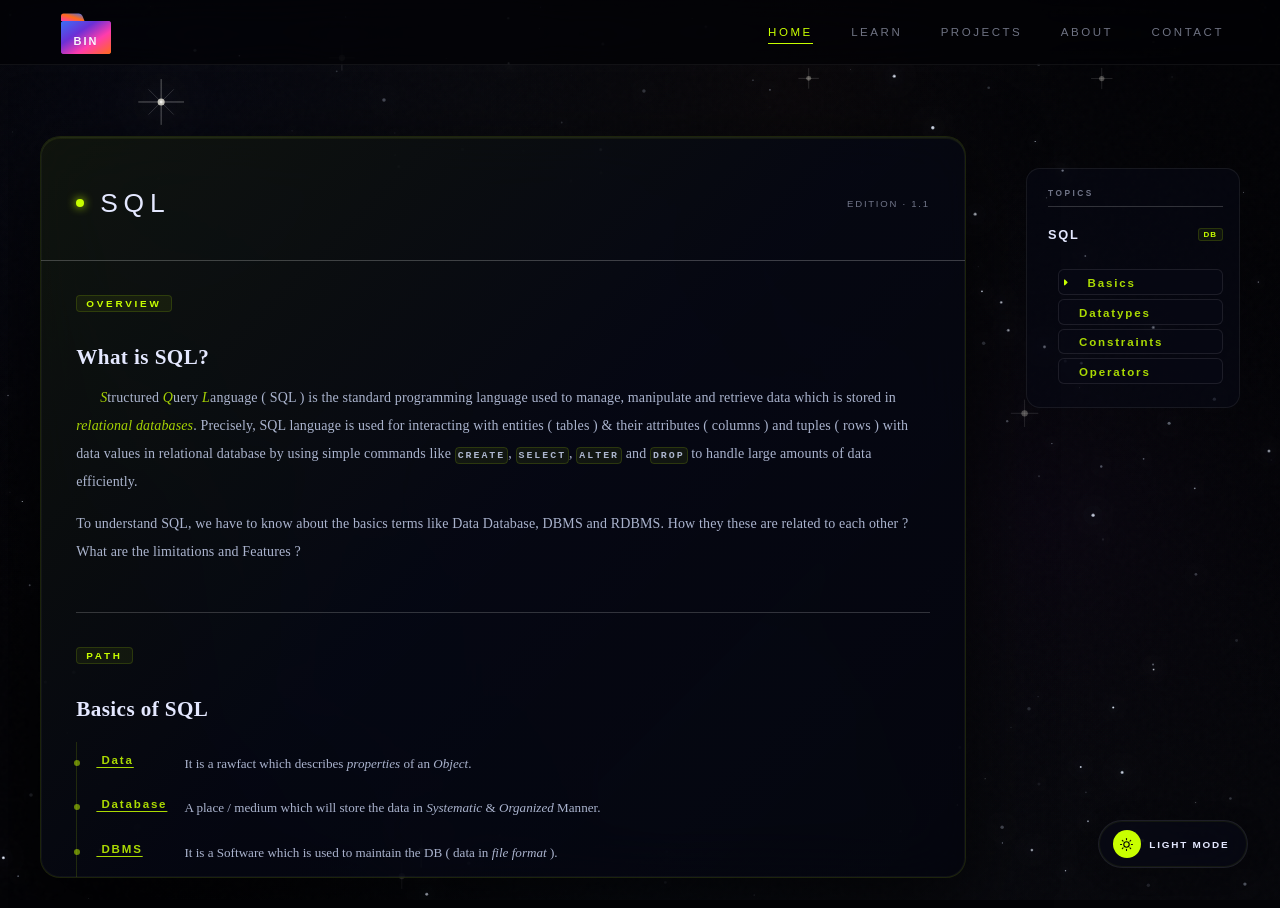
==== commit 194dc8b2: "Add files via upload" ====
--- a/sqlbasics.html
+++ b/sqlbasics.html
@@ -255,7 +255,7 @@
             <text x="18" y="42"  font-family="DM Mono,monospace" font-size="9.5" fill="var(--text-body,#ccc)" opacity="0.85">&bull; Low</text>
             <text x="18" y="57"  font-family="DM Mono,monospace" font-size="9.5" fill="var(--text-body,#ccc)" opacity="0.85">&bull; 1940-1950</text>
             <text x="18" y="72"  font-family="DM Mono,monospace" font-size="9.5" fill="var(--text-body,#ccc)" opacity="0.85">&bull; ASCII</text>
-            <text x="18" y="87"  font-family="DM Mono,monospace" font-size="9.5" fill="var(--text-body,#ccc)" opacity="0.85">&bull;Hardware</text>
+            <text x="18" y="87"  font-family="DM Mono,monospace" font-size="9.5" fill="var(--text-body,#ccc)" opacity="0.85">&bull; Hardware</text>
           </svg>
 
           <!-- File 2 -->
@@ -696,646 +696,7 @@
   </button>
 </div>
 
-<script>
-// ═══════════════════════════════════════════════════════════════
-//  DYNAMIC SKY ENGINE — day/night + weather-aware
-// ═══════════════════════════════════════════════════════════════
-const CV = document.getElementById('space');
-const CX = CV.getContext('2d');
-let W, H;
-const resize = () => { W = CV.width = innerWidth; H = CV.height = innerHeight; };
-resize();
-addEventListener('resize', resize);
-
-// ── Sky state ────────────────────────────────────────────────
-const SKY = {
-  phase:      'night',   // 'morning' | 'day' | 'evening' | 'night'
-  isOvercast: false,
-  lat:        13.6288,
-  lon:        79.4192,
-  locName:    'Tirupati District',
-};
-
-// ── Stars (dark mode / night) ────────────────────────────────
-const STARS = Array.from({length:340}, () => ({
-  x: Math.random(), y: Math.random(),
-  r: Math.random() * 1.35 + 0.08,
-  a: Math.random() * 0.52 + 0.1,
-  tw: Math.random() * Math.PI * 2,
-  ts: 0.003 + Math.random() * 0.02,
-}));
-const FEATURE_STARS = Array.from({length:12}, () => ({
-  x: Math.random(), y: Math.random(),
-  r: 1.8 + Math.random() * 1.4,
-  a: 0.55 + Math.random() * 0.35,
-  tw: Math.random() * Math.PI * 2,
-  ts: 0.002 + Math.random() * 0.008,
-}));
-
-// ── Clouds (light mode) ──────────────────────────────────────
-const CLOUDS_BIG = Array.from({length:6}, (_, i) => ({
-  x: i * 0.20 + Math.random() * 0.1,
-  y: 0.06 + Math.random() * 0.38,
-  s: 0.65 + Math.random() * 0.55,
-  sp: 0.000050 + Math.random() * 0.000060,
-  a: 0.52 + Math.random() * 0.32,
-}));
-const CLOUDS_WISP = Array.from({length:5}, (_, i) => ({
-  x: i * 0.24 + Math.random() * 0.12,
-  y: 0.04 + Math.random() * 0.30,
-  s: 0.35 + Math.random() * 0.30,
-  sp: 0.000040 + Math.random() * 0.000050,
-  a: 0.25 + Math.random() * 0.20,
-}));
-
-function drawCloud(cx, x, y, scale, alpha, r, g, b) {
-  cx.save();
-  cx.globalAlpha = alpha;
-  cx.fillStyle = `rgb(${r},${g},${b})`;
-  const s = scale;
-  cx.beginPath();
-  cx.arc(x,        y,       18*s, 0, Math.PI*2);
-  cx.arc(x+22*s,   y- 8*s, 24*s, 0, Math.PI*2);
-  cx.arc(x+48*s,   y- 4*s, 20*s, 0, Math.PI*2);
-  cx.arc(x+66*s,   y+ 4*s, 16*s, 0, Math.PI*2);
-  cx.arc(x+28*s,   y+10*s, 18*s, 0, Math.PI*2);
-  cx.fill();
-  cx.restore();
-}
-
-// ── Nebulas (night only) ─────────────────────────────────────
-function drawNebulas() {
-  const NB = [
-    [0.12,0.22,0.38, 22, 42,145,0.072],
-    [0.82,0.58,0.30, 82, 18,118,0.058],
-    [0.50,0.90,0.44, 18, 78,125,0.052],
-    [0.62,0.10,0.26,122, 58, 18,0.038],
-    [0.28,0.72,0.22, 40, 95,160,0.034],
-  ];
-  for (const [fx,fy,fr,r,g,b,a] of NB) {
-    const grd = CX.createRadialGradient(fx*W,fy*H,0,fx*W,fy*H,fr*Math.max(W,H));
-    grd.addColorStop(0, `rgba(${r},${g},${b},${a})`);
-    grd.addColorStop(1, 'rgba(0,0,0,0)');
-    CX.fillStyle = grd;
-    CX.fillRect(0,0,W,H);
-  }
-}
-function drawMilkyWay() {
-  const g = CX.createLinearGradient(0,H*0.82,W,H*0.05);
-  g.addColorStop(0,   'rgba(0,0,0,0)');
-  g.addColorStop(0.22,'rgba(125,138,192,0.018)');
-  g.addColorStop(0.50,'rgba(168,175,218,0.038)');
-  g.addColorStop(0.78,'rgba(125,138,192,0.018)');
-  g.addColorStop(1,   'rgba(0,0,0,0)');
-  CX.fillStyle = g; CX.fillRect(0,0,W,H);
-}
-function drawStars(t) {
-  for (const s of STARS) {
-    const a = s.a * (0.62 + 0.38 * Math.sin(s.tw + t * s.ts));
-    CX.beginPath(); CX.arc(s.x*W, s.y*H, s.r, 0, 6.283);
-    CX.fillStyle = `rgba(218,225,255,${a.toFixed(2)})`; CX.fill();
-  }
-  for (const s of FEATURE_STARS) {
-    const a = s.a * (0.7 + 0.3 * Math.sin(s.tw + t * s.ts));
-    const sx = s.x*W, sy = s.y*H;
-    CX.strokeStyle = `rgba(255,255,255,${(a*0.35).toFixed(2)})`;
-    CX.lineWidth = 0.5;
-    CX.beginPath(); CX.moveTo(sx-s.r*4,sy); CX.lineTo(sx+s.r*4,sy); CX.stroke();
-    CX.beginPath(); CX.moveTo(sx,sy-s.r*4); CX.lineTo(sx,sy+s.r*4); CX.stroke();
-    CX.beginPath(); CX.arc(sx,sy,s.r,0,6.283);
-    CX.fillStyle = `rgba(255,252,240,${a.toFixed(2)})`; CX.fill();
-  }
-}
-
-// ── Sky gradient per phase ────────────────────────────────────
-function applySkyGradient(phase, isOvercast) {
-  let stops;
-  if (phase === 'morning') stops = [
-    [0,    '#1a2a50'], [0.18,'#7b3a20'],
-    [0.42, '#d4622a'], [0.68,'#f0a060'], [1,'#fcd8a0'],
-  ];
-  else if (phase === 'evening') stops = [
-    [0,    '#1e2d55'], [0.22,'#833520'],
-    [0.50, '#cc5e28'], [0.72,'#e89858'], [1,'#f8d09a'],
-  ];
-  else if (phase === 'night') stops = [
-    [0,'#020208'], [0.5,'#050a18'], [1,'#0a1228'],
-  ];
-  else if (isOvercast) stops = [
-    [0,'#b0c4d8'], [0.5,'#ccdae8'], [1,'#e4eef5'],
-  ];
-  else stops = [
-    [0,'#2e90d8'], [0.45,'#6dbcf2'], [1,'#aedcf8'],
-  ];
-  const g = CX.createLinearGradient(0,0,0,H);
-  stops.forEach(([p,c]) => g.addColorStop(p,c));
-  CX.fillStyle = g; CX.fillRect(0,0,W,H);
-}
-
-// ── Main draw loop ────────────────────────────────────────────
-let _t = 0;
-function draw() {
-  const isDark = document.documentElement.getAttribute('data-theme') === 'dark';
-
-  // In dark theme → always use full night starfield
-  if (isDark) {
-    CX.fillStyle = '#020205'; CX.fillRect(0,0,W,H);
-    drawNebulas(); drawMilkyWay(); drawStars(_t);
-    _t++; requestAnimationFrame(draw); return;
-  }
-
-  // Light theme → dynamic sky
-  const phase = SKY.phase;
-  applySkyGradient(phase, SKY.isOvercast);
-
-  if (phase === 'night') {
-    drawNebulas(); drawMilkyWay(); drawStars(_t);
-    _t++; requestAnimationFrame(draw); return;
-  }
-
-  if (phase === 'morning' || phase === 'evening') {
-    // Horizon glow (no disc)
-    const gx = phase === 'morning' ? W*0.30 : W*0.68;
-    const sg = CX.createRadialGradient(gx,H*0.80,0,gx,H*0.80,W*0.55);
-    sg.addColorStop(0,   'rgba(255,200,80,0.40)');
-    sg.addColorStop(0.4, 'rgba(255,140,40,0.14)');
-    sg.addColorStop(1,   'rgba(255,100,20,0)');
-    CX.fillStyle = sg; CX.fillRect(0,0,W,H);
-    // Warm sparse clouds
-    for (const cl of CLOUDS_WISP) {
-      cl.x = (cl.x + cl.sp) % 1.35;
-      drawCloud(CX,(cl.x-0.1)*W, cl.y*H, cl.s, cl.a*0.72, 255,205,155);
-    }
-    _t++; requestAnimationFrame(draw); return;
-  }
-
-  // Daytime
-  if (!SKY.isOvercast) {
-    // Clear sky — soft diffuse glow, no disc
-    const sg = CX.createRadialGradient(W*0.72,H*0.14,0,W*0.72,H*0.14,W*0.38);
-    sg.addColorStop(0,   'rgba(255,248,210,0.28)');
-    sg.addColorStop(0.45,'rgba(200,235,255,0.10)');
-    sg.addColorStop(1,   'rgba(200,235,255,0)');
-    CX.fillStyle = sg; CX.fillRect(0,0,W,H);
-    for (const cl of CLOUDS_WISP) {
-      cl.x = (cl.x + cl.sp) % 1.35;
-      drawCloud(CX,(cl.x-0.1)*W, cl.y*H, cl.s, cl.a*0.62, 255,255,255);
-    }
-  } else {
-    // Overcast — diffuse behind clouds
-    const sg = CX.createRadialGradient(W*0.55,H*0.18,0,W*0.55,H*0.18,W*0.44);
-    sg.addColorStop(0,  'rgba(240,246,255,0.26)');
-    sg.addColorStop(1,  'rgba(240,246,255,0)');
-    CX.fillStyle = sg; CX.fillRect(0,0,W,H);
-    for (const cl of CLOUDS_BIG) {
-      cl.x = (cl.x + cl.sp) % 1.42;
-      drawCloud(CX,(cl.x-0.15)*W, cl.y*H, cl.s, cl.a, 238,244,252);
-    }
-  }
-
-  _t++; requestAnimationFrame(draw);
-}
-requestAnimationFrame(draw);
-
-// ── Time phase (Tirupati District: sunrise ~6:00, sunset ~18:10) ────
-function getSkyPhase() {
-  const now = new Date();
-  const hm  = now.getHours() + now.getMinutes()/60;
-  const rise = 6.0, set = 18.25;
-  if (hm < rise)            return 'night';
-  if (hm < rise + 2.5)      return 'morning';
-  if (hm < set  - 2.5)      return 'day';
-  if (hm < set)             return 'evening';
-  return 'night';
-}
-function refreshPhase() { SKY.phase = getSkyPhase(); }
-refreshPhase();
-setInterval(refreshPhase, 60000);
-
-// ── Weather fetch (Open-Meteo, no key needed) ─────────────────
-async function fetchWeather(lat, lon) {
-  try {
-    const url = `https://api.open-meteo.com/v1/forecast?latitude=${lat}&longitude=${lon}&current=cloudcover,weathercode&timezone=auto`;
-    const res  = await fetch(url);
-    const data = await res.json();
-    const cloud = data.current.cloudcover;
-    const wcode = data.current.weathercode;
-    SKY.isOvercast = cloud > 60 || (wcode >= 2 && wcode <= 99);
-  } catch(e) {
-    SKY.isOvercast = false;
-  }
-}
-fetchWeather(SKY.lat, SKY.lon);
-// Re-fetch every 15 minutes
-setInterval(() => fetchWeather(SKY.lat, SKY.lon), 15 * 60 * 1000);
-
-
-// ─── FEATURES TREE ────────────────────────────────────────────
-(function() {
-  const TREE2 = {
-    id:'root2', label:'Features', type:'root',
-    children:[
-      { id:'sec', label:'Security', type:'branch', children:[
-        //{id:'s1', label:'Authentication',        desc:'Identity verification'},
-        //{id:'s2', label:'Encryption\n(TLS/AES)', desc:'Data in transit & at rest'},
-        //{id:'s3', label:'Threat\nDetection',     desc:'Anomaly & intrusion alerts'},
-        //{id:'s4', label:'Data\nPrivacy',          desc:'PII masking & compliance'},
-        //{id:'s5', label:'Audit\nLogs',            desc:'Immutable activity trail'},
-      ]},
-      { id:'authz', label:'Authorization', type:'branch', children:[
-        //{id:'az1', label:'RBAC',                  desc:'Role-based access control'},
-        //{id:'az2', label:'OAuth 2.0',             desc:'Delegated token auth'},
-        //{id:'az3', label:'JWT\nTokens',           desc:'Signed claims payload'},
-        //{id:'az4', label:'Permissions\n& Scopes', desc:'Granular resource access'},
-        //{id:'az5', label:'Policy\nEnforcement',   desc:'Allow/deny rule engine'},
-      ]},
-    ]
-  };
-
-  const NODE_W      = 120,  NODE_H_ROOT = 52;
-  const NODE_H_BR   = 46,   NODE_H_LEAF = 50;
-  const COL_GAP     = 40;
-  const LEAF_GAP    = 12;
-  const LEVEL_GAP_1 = 72;
-  const LEVEL_GAP_2 = 60;
-
-  const branches  = TREE2.children;
-  const nBranches = branches.length;
-  const TOTAL_W   = nBranches * NODE_W + (nBranches - 1) * COL_GAP;
-  const pos = {};
-
-  pos[TREE2.id] = { x: TOTAL_W/2 - NODE_W/2, y: 0, w: NODE_W, h: NODE_H_ROOT };
-  let totalH = NODE_H_ROOT + LEVEL_GAP_1 + NODE_H_BR;
-
-  branches.forEach((br, bi) => {
-    const bx = bi * (NODE_W + COL_GAP);
-    const by = NODE_H_ROOT + LEVEL_GAP_1;
-    pos[br.id] = { x: bx, y: by, w: NODE_W, h: NODE_H_BR };
-    let ly = by + NODE_H_BR + LEVEL_GAP_2;
-    br.children.forEach(lf => {
-      pos[lf.id] = { x: bx, y: ly, w: NODE_W, h: NODE_H_LEAF };
-      ly += NODE_H_LEAF + LEAF_GAP;
-    });
-    totalH = Math.max(totalH, ly);
-  });
-
-  const wrap2 = document.getElementById('orgWrap2');
-  if (!wrap2) return;
-  wrap2.style.width  = TOTAL_W + 'px';
-  wrap2.style.height = totalH  + 'px';
-
-  function makeNode(data, p) {
-    const d = document.createElement('div');
-    d.className = 'org-node type-' + p.type;
-    d.style.left   = p.x + 'px';
-    d.style.top    = p.y + 'px';
-    d.style.width  = p.w + 'px';
-    d.style.height = p.h + 'px';
-    const lbl = document.createElement('span');
-    lbl.className = 'node-label';
-    lbl.style.whiteSpace = 'pre-line';
-    lbl.textContent = data.label;
-    d.appendChild(lbl);
-    if (data.desc) {
-      const desc = document.createElement('span');
-      desc.className = 'node-desc';
-      desc.textContent = data.desc;
-      d.appendChild(desc);
-    }
-    return d;
-  }
-
-  wrap2.appendChild(makeNode(TREE2, { ...pos[TREE2.id], type:'root' }));
-  branches.forEach(br => {
-    wrap2.appendChild(makeNode(br, { ...pos[br.id], type:'branch' }));
-    br.children.forEach(lf =>
-      wrap2.appendChild(makeNode(lf, { ...pos[lf.id], type:'leaf' }))
-    );
-  });
-
-  // SVG connector lines (right-angle elbows)
-  const svg2 = document.getElementById('orgSvg2');
-  if (!svg2) return;
-
-  function getTreeLineColors() {
-    const isLight = document.documentElement.getAttribute('data-theme') === 'light';
-    return isLight
-      ? { c1: '#1d4ed8', c2: 'rgba(29,78,216,0.4)', c3: 'rgba(29,78,216,0.55)', c4: 'rgba(29,78,216,0.2)' }
-      : { c1: '#c8ff00', c2: 'rgba(200,255,0,0.4)',  c3: 'rgba(200,255,0,0.55)',  c4: 'rgba(200,255,0,0.2)'  };
-  }
-
-  function renderTreeGradients() {
-    const col = getTreeLineColors();
-    const defs = svg2.querySelector('defs') || svg2.insertBefore(
-      document.createElementNS('http://www.w3.org/2000/svg','defs'), svg2.firstChild);
-    defs.innerHTML = `
-      <linearGradient id="lg3" x1="0%" y1="0%" x2="0%" y2="100%">
-        <stop offset="0%"   stop-color="${col.c1}"/>
-        <stop offset="100%" stop-color="${col.c2}"/>
-      </linearGradient>
-      <linearGradient id="lg4" x1="0%" y1="0%" x2="0%" y2="100%">
-        <stop offset="0%"   stop-color="${col.c3}"/>
-        <stop offset="100%" stop-color="${col.c4}"/>
-      </linearGradient>`;
-  }
-
-  svg2.innerHTML = '<defs></defs>';
-  renderTreeGradients();
-
-  // Re-colour lines whenever theme changes
-  const _themeObs = new MutationObserver(() => renderTreeGradients());
-  _themeObs.observe(document.documentElement, { attributes: true, attributeFilter: ['data-theme'] });
-
-  function cx(p) { return p.x + p.w / 2; }
-  function bot(p){ return p.y + p.h; }
-  function top(p){ return p.y; }
-
-  function addLine(x1,y1,x2,y2,grad) {
-    const my = (y1 + y2) / 2;
-    const path = document.createElementNS('http://www.w3.org/2000/svg','path');
-    path.setAttribute('d', `M${x1},${y1} L${x1},${my} L${x2},${my} L${x2},${y2}`);
-    path.setAttribute('stroke', `url(#${grad})`);
-    path.setAttribute('stroke-width','1.6');
-    path.setAttribute('fill','none');
-    path.setAttribute('opacity','0.75');
-    svg2.appendChild(path);
-  }
-
-  const rp = pos[TREE2.id];
-  branches.forEach(br => {
-    const bp = pos[br.id];
-    addLine(cx(rp), bot(rp), cx(bp), top(bp), 'lg3');
-    br.children.forEach(lf => {
-      const lp = pos[lf.id];
-      addLine(cx(bp), bot(bp), cx(lp), top(lp), 'lg4');
-    });
-  });
-})();
-
-// ─── NAV ──────────────────────────────────────────────────────
-const burger = document.getElementById('burger');
-const mob    = document.getElementById('mob');
- 
-burger.addEventListener('click', () => {
-  burger.classList.toggle('open');
-  mob.classList.toggle('open');
-});
-mob.querySelectorAll('a').forEach(a => a.addEventListener('click', () => {
-  burger.classList.remove('open');
-  mob.classList.remove('open');
-}));
- 
-const allNavLinks = document.querySelectorAll('#nav-links a, #mob a');
-allNavLinks.forEach(a => a.addEventListener('click', function() {
-  allNavLinks.forEach(l => l.classList.remove('active'));
-  document.querySelectorAll(`a[href="${this.getAttribute('href')}"]`).forEach(l => l.classList.add('active'));
-}));
- 
-// ─── THEME TOGGLE ─────────────────────────────────────────────
-const root       = document.documentElement;
-const toggleBtn  = document.getElementById('toggle-btn');
-const toggleLabel= document.getElementById('toggle-label');
- 
-// User override expires after 7 hours 15 minutes
-const OVERRIDE_DURATION = (7 * 60 + 15) * 60 * 1000;
- 
-function setTheme(theme, save = false) {
-  root.setAttribute('data-theme', theme);
-  toggleLabel.textContent = theme === 'dark' ? 'Light Mode' : 'Dark Mode';
-  toggleBtn.setAttribute('aria-label', theme === 'dark' ? 'Switch to light mode' : 'Switch to dark mode');
-  if (save) {
-    try {
-      localStorage.setItem('bin-theme', theme);
-      localStorage.setItem('bin-theme-ts', Date.now().toString());
-    } catch(e) {}
-  }
-}
- 
-// Returns saved theme if still within the 7h 15min window, else clears and returns null
-function getSavedTheme() {
-  try {
-    const saved = localStorage.getItem('bin-theme');
-    const ts    = localStorage.getItem('bin-theme-ts');
-    if (saved && ts) {
-      if (Date.now() - parseInt(ts, 10) < OVERRIDE_DURATION) return saved;
-      // Override has expired — clear it
-      localStorage.removeItem('bin-theme');
-      localStorage.removeItem('bin-theme-ts');
-    }
-  } catch(e) {}
-  return null;
-}
- 
-// User manually clicks → save preference with timestamp
-toggleBtn.addEventListener('click', () => {
-  const current = root.getAttribute('data-theme');
-  const next = current === 'dark' ? 'light' : 'dark';
-  setTheme(next, true);
-});
- 
-// On load: use saved preference if still valid, else fall back to time-based
-function getTimeTheme() {
-  const h = new Date().getHours();
-  return (h >= 6 && h < 18) ? 'light' : 'dark';
-}
- 
-const savedOnLoad = getSavedTheme();
-setTheme(savedOnLoad || getTimeTheme());
- 
-// Re-check every minute — switches to time-based once override expires
-setInterval(() => {
-  if (!getSavedTheme()) setTheme(getTimeTheme());
-}, 60000);
- 
- 
-// Bin-logo
-const wrap = document.getElementById('binWrap');
-const page = document.getElementById('slidePage');
-let linkTimer = null;
- 
-function openFolder() {
-  wrap.classList.add('open');
-  page.classList.add('visible');
-  linkTimer = setTimeout(() => {
-    window.open('https://git-binacc.github.io/bin/', '_blank');
-  }, 800);
-}
- 
-function closeFolder() {
-  clearTimeout(linkTimer);
-  wrap.classList.remove('open');
-  page.classList.remove('visible');
-}
- 
-wrap.addEventListener('click', () => {
-  wrap.classList.contains('open') ? closeFolder() : openFolder();
-});
- 
-wrap.addEventListener('mouseleave', () => closeFolder());
-
-// For smooth Link effect
-// ─── ULTRA SMOOTH SCROLL ──────────────────────────────────────
-document.querySelectorAll('a[href^="#"]').forEach(anchor => {
-  anchor.addEventListener('click', function (e) {
-    const href = this.getAttribute('href');
-    if (href === '#') return;
-    const target    = document.querySelector(href);
-    const scrollBox = document.querySelector('.scroll-body');
-    if (!target) return;
-    e.preventDefault();
-
-    // Only use scroll-body as container if it is actually scrollable (desktop)
-    const scrollBoxActive = scrollBox &&
-      getComputedStyle(scrollBox).overflowY !== 'visible' &&
-      scrollBox.scrollHeight > scrollBox.clientHeight;
-
-    const navHeight = (document.querySelector('nav') || { offsetHeight: 0 }).offsetHeight;
-
-    if (scrollBoxActive && scrollBox.contains(target)) {
-      // ── Desktop: scroll inside .scroll-body ──
-      const startY  = scrollBox.scrollTop;
-      const targetY = target.getBoundingClientRect().top
-                      - scrollBox.getBoundingClientRect().top
-                      + scrollBox.scrollTop - navHeight;
-      const diff     = targetY - startY;
-      const duration = 1400;
-      let   start    = null;
-
-      function easeOutQuint(t) { return 1 - Math.pow(1 - t, 5); }
-
-      function step(timestamp) {
-        if (!start) start = timestamp;
-        const progress = Math.min((timestamp - start) / duration, 1);
-        scrollBox.scrollTop = startY + diff * easeOutQuint(progress);
-        if (progress < 1) requestAnimationFrame(step);
-      }
-      requestAnimationFrame(step);
-
-    } else {
-      // ── Mobile/tablet: page itself scrolls ──
-      // window.scrollY is reliable across all browsers (incl. iOS Safari)
-      const startY  = window.scrollY;
-      const targetY = target.getBoundingClientRect().top + window.scrollY - navHeight;
-      const diff     = targetY - startY;
-      const duration = 1400;
-      let   start    = null;
-
-      function easeOutQuintM(t) { return 1 - Math.pow(1 - t, 5); }
-
-      function stepM(timestamp) {
-        if (!start) start = timestamp;
-        const progress = Math.min((timestamp - start) / duration, 1);
-        const y = startY + diff * easeOutQuintM(progress);
-        // Write to both for cross-browser support (Safari uses body, others use documentElement)
-        document.documentElement.scrollTop = y;
-        document.body.scrollTop = y;
-        if (progress < 1) requestAnimationFrame(stepM);
-      }
-      requestAnimationFrame(stepM);
-    }
-  });
-});
-
-// ─── TOPICS TOGGLE (mobile / tablet) ─────────────────────────
-(function () {
-  const topicBtn   = document.getElementById('topic-toggle-btn');
-  const topicPanel = document.getElementById('topic-panel');
-  if (!topicBtn || !topicPanel) return;
-
-  let autoCloseTimer = null;
-
-  function startAutoClose() {
-    clearTimeout(autoCloseTimer);
-    autoCloseTimer = setTimeout(() => {
-      if (topicPanel.classList.contains('open')) closeTopics();
-    }, 5000);
-  }
-
-  function cancelAutoClose() {
-    clearTimeout(autoCloseTimer);
-    autoCloseTimer = null;
-  }
-
-  function openTopics() {
-    topicPanel.style.display = 'block';
-    // Force reflow so transition plays
-    topicPanel.getBoundingClientRect();
-    topicPanel.classList.add('open');
-    topicBtn.classList.add('open');
-    topicBtn.setAttribute('aria-expanded', 'true');
-    startAutoClose();
-  }
-
-  function closeTopics() {
-    cancelAutoClose();
-    topicPanel.classList.remove('open');
-    topicBtn.classList.remove('open');
-    topicBtn.setAttribute('aria-expanded', 'false');
-    // Hide after transition finishes
-    topicPanel.addEventListener('transitionend', function hide() {
-      if (!topicPanel.classList.contains('open')) topicPanel.style.display = 'none';
-      topicPanel.removeEventListener('transitionend', hide);
-    });
-  }
-
-  // Pause auto-close while user hovers over the panel
-  topicPanel.addEventListener('mouseenter', cancelAutoClose);
-  topicPanel.addEventListener('mouseleave', () => {
-    if (topicPanel.classList.contains('open')) startAutoClose();
-  });
-
-  // Reset timer on touch interaction inside the panel
-  topicPanel.addEventListener('touchstart', startAutoClose, { passive: true });
-
-  topicBtn.addEventListener('click', function (e) {
-    e.stopPropagation();
-    topicPanel.classList.contains('open') ? closeTopics() : openTopics();
-  });
-
-  // Close when clicking outside
-  document.addEventListener('click', function (e) {
-    if (!topicPanel.contains(e.target) && e.target !== topicBtn) {
-      if (topicPanel.classList.contains('open')) closeTopics();
-    }
-  });
-})();
-
-// Any wheel / touch anywhere on the page (except inside <nav>)
-// is captured and forwarded to the content scroll container.
-(function () {
-  const navEl     = document.querySelector('nav');
-  const scrollBox = document.querySelector('.scroll-body');
-  if (!scrollBox) return;
-
-  function isDesktop() { return window.innerWidth > 768; }
-
-  /* ── Wheel (mouse & trackpad) ── */
-  document.addEventListener('wheel', function (e) {
-    if (!isDesktop()) return;
-    // Allow normal scroll inside the scroll-body itself
-    if (scrollBox.contains(e.target)) return;
-    // Don't hijack nav interactions
-    if (navEl && navEl.contains(e.target)) return;
-    e.preventDefault();
-    scrollBox.scrollTop += e.deltaY;
-  }, { passive: false });
-
-  /* ── Touch (tablet / touch-screen desktop) ── */
-  let _ty = 0;
-  document.addEventListener('touchstart', function (e) {
-    _ty = e.touches[0].clientY;
-  }, { passive: true });
-
-  document.addEventListener('touchmove', function (e) {
-    if (!isDesktop()) return;
-    if (scrollBox.contains(e.target)) return;
-    if (navEl && navEl.contains(e.target)) return;
-    const dy = _ty - e.touches[0].clientY;
-    _ty = e.touches[0].clientY;
-    scrollBox.scrollTop += dy;
-    e.preventDefault();
-  }, { passive: false });
-})();
-</script>
+
+<script src="sql.js"></script>
 </body>
-</html>
+</html>
--- a/sql.css
+++ b/sql.css
@@ -0,0 +1,1522 @@
+/* ══════════════════════════════════
+   DESIGN TOKENS — DARK (default)
+══════════════════════════════════ */
+:root {
+  --bg:             #020205;
+  --surface:        rgba(4,6,14,0.82);
+  --surface-border: rgba(200,255,0,0.12);
+  --surface-shadow: 0 24px 80px rgba(0,0,0,0.7);
+
+  --nav-bg:         rgba(2,2,5,0.75);
+  --nav-border:     rgba(255,255,255,0.06);
+
+  --accent:         #c8ff00;
+  --accent-soft:    rgba(200,255,0,0.06);
+  --accent-border:  rgba(200,255,0,0.14);
+  --accent-glow:    0 0 10px #c8ff00;
+
+  --text-primary:   #e4e8ff;
+  --text-body:      rgba(200,210,240,0.85);
+  --text-muted:     rgba(220,228,255,0.5);
+  --text-tag:       rgba(200,255,0,0.82);
+
+  --tl-border:      rgba(200,255,0,0.14);
+  --tl-dot:         rgba(200,255,0,0.5);
+  --divider:        rgba(255,255,255,0.18);
+  --divider-header: rgba(255,255,255,0.22);
+
+  --glass-bg:       rgba(8,10,22,0.68);
+  --glass-border:   rgba(255,255,255,0.09);
+  --glass-shine:    rgba(255,255,255,0.055);
+
+  --scrollbar:      rgba(200,255,0,0.25);
+
+  --nav-h: 64px;
+
+  --canvas-opacity: 1;
+}
+
+/* ══════════════════════════════════
+   DESIGN TOKENS — LIGHT
+══════════════════════════════════ */
+[data-theme="light"] {
+  --bg:             #f0ede8;
+  --surface:        rgba(255,255,255,0.92);
+  --surface-border: rgba(37,99,235,0.18);
+  --surface-shadow: 0 24px 80px rgba(100,120,180,0.12);
+
+  --nav-bg:         rgba(245,242,238,0.88);
+  --nav-border:     rgba(0,0,0,0.07);
+
+  --accent:         #1d4ed8;
+  --accent-soft:    rgba(29,78,216,0.06);
+  --accent-border:  rgba(29,78,216,0.18);
+  --accent-glow:    0 0 10px rgba(29,78,216,0.35);
+
+  --text-primary:   #1a1a2e;
+  --text-body:      #4a4a6a;
+  --text-muted:     rgba(60,60,100,0.55);
+  --text-tag:       #1d4ed8;
+
+  --tl-border:      rgba(29,78,216,0.22);
+  --tl-dot:         rgba(29,78,216,0.55);
+  --divider:        rgba(0,0,0,0.06);
+  --divider-header: rgba(0,0,0,0.07);
+
+  --glass-bg:       rgba(255,255,255,0.88);
+  --glass-border:   rgba(0,0,0,0.08);
+  --glass-shine:    rgba(255,255,255,0.85);
+
+  --scrollbar:      rgba(29,78,216,0.3);
+
+  --canvas-opacity: 1;
+}
+
+/* ══════════════════════════════════
+   BASE
+══════════════════════════════════ */
+html { scroll-behavior: auto; }
+body {
+  background: var(--bg);
+  color: var(--text-primary);
+  font-family: 'Lora', Georgia, serif;
+  min-height: 100vh;
+  overflow-x: hidden;
+  /* cursor: ; */
+  transition: background 0.45s ease, color 0.45s ease;
+}
+[data-theme="light"] body {
+  background: transparent;
+}
+
+/* ── Canvas / Grain ── */
+#space {
+  position: fixed;
+  inset: 0;
+  z-index: 0;
+  pointer-events: none;
+  opacity: var(--canvas-opacity);
+  transition: opacity 0.45s ease;
+}
+
+/* Light-mode warm background texture — disabled, sky canvas handles this now */
+body::before {
+  content: '';
+  position: fixed;
+  inset: 0;
+  z-index: 0;
+  pointer-events: none;
+  opacity: 0;
+  transition: opacity 0.45s ease;
+  background:
+    radial-gradient(ellipse 80% 60% at 15% 20%, rgba(219,234,254,0.5) 0%, transparent 70%),
+    radial-gradient(ellipse 60% 50% at 85% 80%, rgba(224,242,254,0.4) 0%, transparent 70%),
+    radial-gradient(ellipse 50% 40% at 50% 50%, rgba(238,242,255,0.3) 0%, transparent 70%);
+}
+[data-theme="light"] body::before { opacity: 0; }
+
+body::after {
+  content: '';
+  position: fixed;
+  inset: 0;
+  z-index: 1;
+  pointer-events: none;
+  background-image: url("data:image/svg+xml,%3Csvg viewBox='0 0 200 200' xmlns='http://www.w3.org/2000/svg'%3E%3Cfilter id='n'%3E%3CfeTurbulence type='fractalNoise' baseFrequency='0.85' numOctaves='4' stitchTiles='stitch'/%3E%3C/filter%3E%3Crect width='100%25' height='100%25' filter='url(%23n)' opacity='0.035'/%3E%3C/svg%3E");
+  opacity: 0.55;
+}
+
+/* ── VOID ── */
+#void {
+  position: relative;
+  z-index: 2;
+  margin-top: var(--nav-h);
+  min-height: 100vh;
+  padding: 0 2rem 4rem;
+  display: flex;
+  flex-direction: row;
+  align-items: flex-start;
+  justify-content: flex-start;
+  width: 100%;
+  box-sizing: border-box;
+  overflow: visible;
+}
+
+@keyframes bob {
+  0%, 100% { transform: translateX(-50%) translateY(0); }
+  50%       { transform: translateX(-50%) translateY(7px); }
+}
+@keyframes mfade { to { opacity: 0.16; } }
+@keyframes pulse-dot {
+  0%, 100% { opacity: 1; transform: scale(1); }
+  50%       { opacity: 0.5; transform: scale(0.72); }
+}
+
+/* ── NAV ── */
+nav {
+  position: fixed;
+  top: 0; left: 0; right: 0;
+  height: var(--nav-h);
+  z-index: 100;
+  display: flex;
+  align-items: center;
+  justify-content: space-between;
+  padding: 0 clamp(1.2rem, 5vw, 3.5rem);
+  border-bottom: 1px solid var(--nav-border);
+  background: var(--nav-bg);
+  backdrop-filter: blur(20px) saturate(180%);
+  -webkit-backdrop-filter: blur(20px) saturate(180%);
+  transition: background 0.45s ease, border-color 0.45s ease;
+}
+.logo {
+  font-family: 'Bebas Neue', sans-serif;
+  font-size: clamp(1.4rem, 3vw, 1.8rem);
+  letter-spacing: 0.18em;
+  color: var(--accent);
+  text-decoration: none;
+  user-select: none;
+  transition: color 0.45s ease;
+}
+.nav-links {
+  display: flex;
+  align-items: center;
+  gap: clamp(1rem, 3vw, 2.5rem);
+  list-style: none;
+}
+.nav-links a {
+  font-family: 'Manrope', sans-serif;
+  font-size: 0.72rem;
+  font-weight: 500;
+  letter-spacing: 0.22em;
+  text-transform: uppercase;
+  color: var(--text-muted);
+  text-decoration: none;
+  position: relative;
+  padding: 4px 0;
+  transition: color 0.25s;
+}
+.nav-links a::after {
+  content: '';
+  position: absolute;
+  bottom: -2px; left: 0;
+  width: 0; height: 1px;
+  background: var(--accent);
+  transition: width 0.3s cubic-bezier(.4,0,.2,1);
+}
+.nav-links a:hover { color: var(--text-primary); }
+.nav-links a:hover::after,
+.nav-links a.active::after { width: 100%; }
+.nav-links a.active { color: var(--accent); }
+
+/* hamburger */
+.burger {
+  display: none;
+  flex-direction: column;
+  gap: 5px;
+  background: none;
+  border: none;
+  cursor: pointer;
+  padding: 4px;
+}
+.burger span {
+  display: block;
+  width: 22px;
+  height: 1.5px;
+  background: var(--text-muted);
+  transition: all 0.28s ease;
+  transform-origin: center;
+}
+.burger.open span:nth-child(1) { transform: translateY(6.5px) rotate(45deg); background: var(--accent); }
+.burger.open span:nth-child(2) { opacity: 0; transform: scaleX(0); }
+.burger.open span:nth-child(3) { transform: translateY(-6.5px) rotate(-45deg); background: var(--accent); }
+
+/* mobile menu */
+.mob-menu {
+  display: none;
+  position: fixed;
+  top: var(--nav-h);
+  left: 0; right: 0;
+  z-index: 99;
+  background: var(--nav-bg);
+  backdrop-filter: blur(24px);
+  border-bottom: 1px solid var(--nav-border);
+  flex-direction: column;
+  opacity: 0;
+  transform: translateY(-6px);
+  transition: opacity 0.22s, transform 0.22s, background 0.45s;
+  pointer-events: none;
+  padding: 1.5rem clamp(1.2rem, 5vw, 3.5rem);
+  gap: 0;
+}
+.mob-menu.open { opacity: 1; transform: none; pointer-events: all; }
+.mob-menu a {
+  display: block;
+  font-family: 'Manrope', sans-serif;
+  font-size: 0.7rem;
+  font-weight: 500;
+  letter-spacing: 0.22em;
+  text-transform: uppercase;
+  color: var(--text-muted);
+  text-decoration: none;
+  padding: 0.9rem 0;
+  border-bottom: 1px solid var(--nav-border);
+  transition: color 0.2s, padding-left 0.2s;
+}
+.mob-menu a:last-child { border-bottom: none; }
+.mob-menu a:hover { color: var(--accent); padding-left: 0.5rem; }
+
+/* ── GLASS PANEL ── */
+.glass-panel {
+  position: absolute;
+  z-index: 10;
+  border-radius: 16px;
+  border: 1px solid var(--glass-border);
+  background: var(--glass-bg);
+  backdrop-filter: blur(18px) saturate(160%);
+  -webkit-backdrop-filter: blur(18px) saturate(160%);
+  box-shadow:
+    0 0 0 1px var(--accent-soft) inset,
+    0 8px 48px rgba(0,0,0,0.55),
+    0 1px 0 var(--glass-shine) inset;
+  transition: background 0.45s, border-color 0.45s;
+}
+.glass-panel::before {
+  content: '';
+  position: absolute;
+  inset: 0;
+  border-radius: inherit;
+  background: linear-gradient(135deg, var(--glass-shine) 0%, transparent 60%);
+  pointer-events: none;
+}
+.gp-title {
+  font-family: 'Bebas Neue', sans-serif;
+  font-size: clamp(0.85rem, 2vw, 1.05rem);
+  letter-spacing: 0.22em;
+  color: var(--accent);
+  opacity: 0.78;
+  margin-bottom: 0.55rem;
+  transition: color 0.45s;
+}
+.gp-body {
+  font-family: 'Manrope', sans-serif;
+  font-size: clamp(0.58rem, 1.2vw, 0.66rem);
+  line-height: 1.95;
+  letter-spacing: 0.06em;
+  color: var(--text-body);
+}
+.gp-stat {
+  display: flex;
+  justify-content: space-between;
+  align-items: center;
+  padding: 0.45rem 0;
+  border-bottom: 1px solid var(--divider);
+  font-family: 'Manrope', sans-serif;
+  font-size: 0.6rem;
+  letter-spacing: 0.14em;
+}
+.gp-stat:last-child { border-bottom: none; }
+.gp-stat-val { color: var(--accent); font-size: 0.72rem; letter-spacing: 0.08em; transition: color 0.45s; }
+
+/* ── AI SECTION ── */
+#section {
+  position: relative;
+  z-index: 20;
+  flex: 1 1 0;
+  min-width: 0;
+  max-width: 1500px;
+  height: calc(100vh - var(--nav-h) - 6rem);
+  max-height: 1000px;
+  overflow: hidden;
+  border-radius: 20px;
+  border: 1px solid var(--surface-border);
+  background: var(--surface);
+  backdrop-filter: blur(28px) saturate(180%);
+  -webkit-backdrop-filter: blur(28px) saturate(180%);
+  box-shadow:
+    0 0 0 1px rgba(255,255,255,0.04) inset,
+    var(--surface-shadow),
+    0 2px 0 var(--accent-soft) inset;
+  margin-top: 4rem;
+  display: flex;
+  flex-direction: column;
+  transition: background 0.45s, border-color 0.45s, box-shadow 0.45s;
+}
+#section::before {
+  content: '';
+  position: absolute;
+  inset: 0;
+  border-radius: inherit;
+  background: linear-gradient(135deg, var(--accent-soft) 0%, rgba(80,120,255,0.018) 50%, transparent 100%);
+  pointer-events: none;
+  z-index: 0;
+}
+
+.header {
+  flex-shrink: 0;
+  padding: 1.8rem 2.2rem 1.2rem;
+  border-bottom: 1px solid var(--divider-header);
+  position: relative;
+  z-index: 1;
+  display: flex;
+  align-items: center;
+  gap: 1rem;
+  transition: border-color 0.45s;
+}
+.header-dot {
+  width: 8px; height: 8px;
+  border-radius: 50%;
+  background: var(--accent);
+  box-shadow: var(--accent-glow);
+  animation: pulse-dot 2.4s ease-in-out infinite;
+  flex-shrink: 0;
+  transition: background 0.45s, box-shadow 0.45s;
+}
+.header h2 {
+  font-family: 'Bebas Neue', sans-serif;
+  font-size: clamp(1.5rem, 3vw, 1.65rem);
+  letter-spacing: 0.22em;
+  color: var(--text-primary);
+  font-weight: 400;
+  transition: color 0.45s;
+}
+span.sub-header{
+  font-size: clamp(1rem, 3vw, 1.65rem);
+}
+.header span {
+  font-family: 'Manrope', sans-serif;
+  font-size: 0.6rem;
+  font-weight: 500;
+  letter-spacing: 0.18em;
+  color: var(--text-muted);
+  text-transform: uppercase;
+  margin-left: auto;
+  transition: color 0.45s;
+}
+
+.scroll-body {
+  flex: 1;
+  overflow-y: auto;
+  padding: 2rem 2.2rem;
+  position: relative;
+  z-index: 1;
+  scrollbar-width: thin;
+  scrollbar-color: var(--scrollbar) transparent;
+}
+.scroll-body::-webkit-scrollbar { width: 4px; }
+.scroll-body::-webkit-scrollbar-track { background: transparent; }
+.scroll-body::-webkit-scrollbar-thumb { background: var(--scrollbar); border-radius: 2px; }
+
+.topic {
+  margin-bottom: 2rem;
+  padding-bottom: 2rem;
+  border-bottom: 1px solid var(--divider);
+  transition: border-color 0.45s;
+}
+.topic:last-child { border-bottom: none; margin-bottom: 0; }
+
+.topic-tag {
+  display: inline-block;
+  font-family: 'Manrope', sans-serif;
+  font-size: 0.62rem;
+  font-weight: 600;
+  letter-spacing: 0.28em;
+  text-transform: uppercase;
+  color: var(--accent);
+  background: var(--accent-soft);
+  border: 1px solid var(--accent-border);
+  border-radius: 4px;
+  padding: 2px 9px;
+  margin-bottom: 0.75rem;
+  transition: color 0.45s, background 0.45s, border-color 0.45s;
+}
+
+.topic h3 {
+  font-family: 'Lora', Georgia, serif;
+  font-size: clamp(1.15rem, 2.5vw, 1.32rem);
+  font-weight: 600;
+  letter-spacing: 0.02em;
+  color: var(--text-primary);
+  margin-bottom: 0.8rem;
+  transition: color 0.45s;
+}
+h4, h5{
+  font-family: 'Lora', Georgia, serif;
+  font-weight: 600;
+  letter-spacing: 0.02em;
+  color: var(--text-primary);
+  margin-bottom: 0.5rem;
+}
+
+.topic p , li{
+  font-family: 'Lora', Georgia, serif;
+  font-size: clamp(0.82rem, 1.4vw, 0.875rem);
+  line-height: 2;
+  letter-spacing: 0.01em;
+  color: var(--text-body);
+  transition: color 0.45s;
+}
+.topic p + p { margin-top: 0.9rem; }
+
+.highlight {
+  display: inline;
+  color: var(--text-tag);
+  font-style: italic;
+  font-weight: 500;
+  transition: color 0.45s;
+}
+
+/* timeline */
+.timeline {
+  margin: 1.2rem 0 0;
+  display: flex;
+  flex-direction: column;
+}
+.topics{
+  margin: 1.2rem 0 0;
+  margin-left: 10px;
+  display: flex;
+  flex-direction: column;
+}
+.tl-item, .topic-item {
+  display: flex;
+  gap: 1rem;
+  align-items: flex-start;
+  padding: 0.65rem 0;
+  border-left: 1px solid var(--tl-border);
+  padding-left: 1.2rem;
+  position: relative;
+  transition: border-color 0.45s;
+}
+.tl-item::before {
+  content: '';
+  position: absolute;
+  left: -3.5px; top: 1.15rem;
+  width: 6px; height: 6px;
+  border-radius: 50%;
+  background: var(--tl-dot);
+  transition: background 0.45s;
+}
+.topic-item {
+  border: 1px solid var(--glass-border);
+  background: var(--glass-bg);
+  border-radius: 6px;
+  margin-bottom: 0.25rem;
+  padding: 0.3rem 0.6rem 0.3rem 1rem;
+  display: flex;
+  align-items: center;
+  justify-content: space-between;
+  transition: border-color 0.25s, background 0.25s;
+}
+.topic-item:hover {
+  border-color: var(--accent-border);
+  background: var(--accent-soft);
+}
+[data-theme="dark"]  .topic-item:hover { background: rgba(200,255,0,0.50); }
+[data-theme="light"] .topic-item:hover { background: rgba(255,255,255,0.50); }
+.topic-item::before {
+  font-family: 'Font Awesome 6 Free', FontAwesome;
+  content: '\f0da';
+  font-weight: 900;
+  position: absolute;
+  left: -0.7rem; top: 50%;
+  transform: translateY(-50%);
+  font-size: 0.6rem;
+  color: var(--accent);
+  opacity: 0.5;
+  transition: opacity 0.25s, color 0.25s;
+}
+.topic-item:hover::before {
+  opacity: 1;
+  color: var(--accent);
+}
+.tl-head {
+  flex-shrink: 0;
+  font-family: 'Manrope', sans-serif;
+  font-size: 0.72rem;
+  font-weight: 600;
+  letter-spacing: 0.16em;
+  color: var(--accent);
+  opacity: 0.85;
+  width: 4.5rem;
+  padding-top: 2px;
+  transition: color 0.45s, text-decoration-thickness 300ms ease;
+  text-underline-offset: 2.5px;
+  text-decoration-thickness: 1px;
+}
+.topic-head{
+  flex-shrink: 0;
+  font-family: 'Manrope', sans-serif;
+  font-size: 0.72rem;
+  font-weight: 600;
+  letter-spacing: 0.16em;
+  color: var(--accent);
+  opacity: 0.85;
+  width: 4.5rem;
+  padding-top: 2px;
+  text-decoration: none;
+}
+.tl-text {
+  font-family: 'Lora', Georgia, serif;
+  font-size: 0.82rem;
+  line-height: 1.8;
+  color: var(--text-body);
+  transition: color 0.45s;
+}
+
+@keyframes dot-glow {
+  0%, 100% { box-shadow: 0 0 4px var(--accent), 0 0 10px var(--accent), 0 0 22px var(--accent); transform: scale(1.1); }
+  50%       { box-shadow: 0 0 8px var(--accent), 0 0 22px var(--accent), 0 0 42px var(--accent); transform: scale(1.45); }
+}
+/* Only trigger glow when hovering the year span */
+.tl-item:has(.tl-head:hover)::before {
+  background: var(--accent);
+  border-color: var(--accent);
+  animation: dot-glow 1.2s ease-in-out infinite;
+}
+.tl-head:hover {
+  cursor: pointer;
+  text-decoration-thickness: 0px;
+}
+[data-theme="dark"]  .tl-head:hover { color: #c8ff00; opacity: 1; text-transform: none; }
+[data-theme="light"] .tl-head:hover { color: #1d4ed8; opacity: 1; }
+
+/* ── SIDEBAR ── */
+#sidebar {
+  flex: 0 0 200px;
+  width: 200px;
+  margin-left: 100px;
+  margin-top: 4rem;
+  display: flex;
+  flex-direction: column;
+  gap: 2.2rem;
+  position: sticky;
+  top: calc(var(--nav-h) + 2rem);
+  align-self: flex-start;
+  border-radius: 14px;
+  padding: 1.2rem 1rem;
+  transition: background 0.45s, border-color 0.45s, box-shadow 0.45s;
+}
+[data-theme="light"] #sidebar {
+  background: rgba(255,255,255,0.25);
+  border: 1px solid rgba(29,78,216,0.13);
+  box-shadow: 0 8px 32px rgba(100,120,200,0.10);
+  backdrop-filter: blur(18px) saturate(160%);
+  -webkit-backdrop-filter: blur(18px) saturate(160%);
+}
+[data-theme="dark"] #sidebar {
+  background: rgba(8,10,22,0.55);
+  border: 1px solid rgba(255,255,255,0.07);
+}
+.sb-section {
+  display: flex;
+  flex-direction: column;
+  gap: 0;
+  padding-left: 5px;
+}
+.sb-label {
+  font-family: 'Manrope', sans-serif;
+  font-size: 0.52rem;
+  font-weight: 700;
+  letter-spacing: 0.3em;
+  text-transform: uppercase;
+  color: var(--text-muted);
+  margin-bottom: 0.75rem;
+  padding-bottom: 0.5rem;
+  border-bottom: 1px solid var(--divider);
+  transition: color 0.45s, border-color 0.45s;
+}
+[data-theme="light"] .sb-label {
+  color: #1a1a2e;
+  opacity: 0.7;
+  border-bottom-color: rgba(29,78,216,0.15);
+}
+.sb-link {
+  display: flex;
+  align-items: center;
+  gap: 0.65rem;
+  padding: 0.52rem 0;
+  font-family: 'Manrope', sans-serif;
+  font-size: 0.72rem;
+  font-weight: 500;
+  letter-spacing: 0.08em;
+  color: var(--text-muted);
+  text-decoration: none;
+  border-bottom: 1px solid transparent;
+  transition: color 0.22s, border-color 0.22s, transform 0.18s;
+  position: relative;
+}
+[data-theme="light"] .sb-link {
+  color: #2a2a4a;
+}
+.sb-link:hover {
+  transform: translateX(4px);
+}
+/* dark mode → accent green */
+[data-theme="dark"]  .sb-link:hover { color: #c8ff00; background: rgba(200,255,0,0.50); border-radius: 6px; padding-left: 0.4rem; }
+/* light mode → blue */
+[data-theme="light"] .sb-link:hover { color: #1d4ed8; background: rgba(255,255,255,0.50); border-radius: 6px; padding-left: 0.4rem; }
+
+.sb-link .sb-icon {
+  width: 28px; height: 28px;
+  border-radius: 8px;
+  display: flex; align-items: center; justify-content: center;
+  flex-shrink: 0;
+  background: var(--accent-soft);
+  border: 1px solid var(--accent-border);
+  transition: background 0.22s, border-color 0.22s, box-shadow 0.22s;
+}
+[data-theme="dark"] .sb-link:hover .sb-icon {
+  background: rgba(200,255,0,0.12);
+  border-color: rgba(200,255,0,0.35);
+  box-shadow: 0 0 10px rgba(200,255,0,0.2);
+}
+[data-theme="light"] .sb-link:hover .sb-icon {
+  background: rgba(29,78,216,0.1);
+  border-color: rgba(29,78,216,0.3);
+  box-shadow: 0 0 10px rgba(29,78,216,0.15);
+}
+.sb-link .sb-icon svg {
+  width: 13px; height: 13px;
+  stroke: var(--text-muted);
+  fill: none;
+  stroke-width: 1.8;
+  stroke-linecap: round;
+  stroke-linejoin: round;
+  transition: stroke 0.22s;
+}
+[data-theme="dark"]  .sb-link:hover .sb-icon svg { stroke: #c8ff00; }
+[data-theme="light"] .sb-link:hover .sb-icon svg { stroke: #1d4ed8; }
+
+.sb-link .sb-name {
+  flex: 1;
+  line-height: 1;
+}
+.sb-link .sb-arrow {
+  font-size: 0.6rem;
+  opacity: 0;
+  transition: opacity 0.18s, transform 0.18s;
+  transform: translateX(-4px);
+}
+.sb-link:hover .sb-arrow {
+  opacity: 0.7;
+  transform: translateX(0);
+}
+
+/* Concept pill style */
+.sb-concepts {
+  display: flex;
+  flex-direction: column;
+  gap: 0;
+}
+.sb-pill {
+  display: flex;
+  align-items: center;
+  justify-content: space-between;
+  padding: 0.5rem 0;
+  font-family: 'Manrope', sans-serif;
+  font-size: 0.7rem;
+  font-weight: 500;
+  letter-spacing: 0.08em;
+  color: var(--text-muted);
+  text-decoration: none;
+  transition: color 0.22s, padding-left 0.18s;
+  position: relative;
+}
+[data-theme="light"] .sb-pill {
+  color: #2a2a4a;
+}
+.sb-pill:last-child { border-bottom: none; }
+.sb-pill::before {
+  content: '';
+  position: absolute;
+  left: -0.6rem;
+  top: 50%; transform: translateY(-50%);
+  width: 3px; height: 3px;
+  border-radius: 50%;
+  background: var(--accent);
+  opacity: 0;
+  transition: opacity 0.18s;
+}
+.sb-pill:hover { padding-left: 0.5rem; }
+.sb-pill:hover::before { opacity: 1; }
+[data-theme="dark"]  .sb-pill:hover { color: #c8ff00; background: rgba(200,255,0,0.50); border-radius: 6px; }
+[data-theme="light"] .sb-pill:hover { color: #1d4ed8; background: rgba(255,255,255,0.50); border-radius: 6px; }
+.sb-pill-tag {
+  font-size: 0.5rem;
+  letter-spacing: 0.12em;
+  text-transform: uppercase;
+  padding: 1px 5px;
+  border-radius: 3px;
+  background: var(--accent-soft);
+  border: 1px solid var(--accent-border);
+  color: var(--accent);
+  transition: background 0.22s, border-color 0.22s, color 0.22s;
+  flex-shrink: 0;
+}
+[data-theme="dark"]  .sb-pill:hover .sb-pill-tag { background: rgba(200,255,0,0.1); border-color: rgba(200,255,0,0.3); color: #c8ff00; }
+[data-theme="light"] .sb-pill:hover .sb-pill-tag { background: rgba(29,78,216,0.08); border-color: rgba(29,78,216,0.25); color: #1d4ed8; }
+
+/* ── SQL label pill — non-hoverable, bold heading ── */
+span.sb-pill {
+  font-weight: 900;
+  font-size: 0.8rem;
+  letter-spacing: 0.14em;
+  cursor: default;
+  pointer-events: none;
+  color: var(--text-primary);
+}
+[data-theme="light"] span.sb-pill { color: #1a1a2e; }
+span.sb-pill:hover,
+span.sb-pill:hover::before { all: unset; }
+span.sb-pill::before { display: none; }
+
+/* ── RESPONSIVE ── */
+@media (max-width: 1280px) {
+  #sidebar { flex: 0 0 180px; width: 180px; margin-left: 60px; }
+}
+@media (max-width: 1100px) {
+  #void { padding: 0 1.5rem 4rem; }
+  #sidebar { flex: 0 0 160px; width: 160px; margin-left: 32px; }
+}
+@media (max-width: 900px) {
+  #void { flex-direction: column; align-items: center; padding: 0 1.2rem 6rem; }
+  #section {
+    flex: none; width: 100%; max-width: 100%; margin-top: 2.5rem;
+    /* Undo the fixed height + clip so content flows naturally */
+    height: auto !important;
+    max-height: none !important;
+    overflow: visible !important;
+  }
+  .scroll-body {
+    overflow: visible !important;
+    height: auto !important;
+    flex: none !important;
+    /* Extra bottom room so last content clears the floating buttons */
+    padding-bottom: 5.5rem;
+  }
+  #sidebar { display: none !important; }
+}
+@media (max-width: 600px) {
+  #section { border-radius: 12px; }
+  .header, .scroll-body { padding-left: 1.2rem; padding-right: 1.2rem; }
+  #theme-toggle { bottom: 1.2rem; right: 1.2rem; }
+}
+
+/* ══════════════════════════════════
+   THEME TOGGLE — single pill button
+══════════════════════════════════ */
+#theme-toggle {
+  position: fixed;
+  bottom: 2rem;
+  right: 2rem;
+  z-index: 200;
+}
+
+#toggle-btn {
+  display: flex;
+  align-items: center;
+  gap: 0.55rem;
+  padding: 0.55rem 1.1rem 0.55rem 0.85rem;
+  border-radius: 50px;
+  border: 1px solid var(--glass-border);
+  background: var(--glass-bg);
+  cursor: pointer;
+  font-family: 'Manrope', sans-serif;
+  font-size: 0.62rem;
+  font-weight: 600;
+  letter-spacing: 0.18em;
+  text-transform: uppercase;
+  color: var(--text-primary);
+  backdrop-filter: blur(20px) saturate(160%);
+  -webkit-backdrop-filter: blur(20px) saturate(160%);
+  box-shadow:
+    0 4px 24px rgba(0,0,0,0.18),
+    0 0 0 1px var(--accent-soft) inset;
+  transition: background 0.45s, border-color 0.45s, color 0.45s,
+              box-shadow 0.28s, transform 0.18s;
+  outline: none;
+}
+#toggle-btn:hover {
+  transform: translateY(-2px);
+  box-shadow:
+    0 8px 32px rgba(0,0,0,0.22),
+    0 0 0 1px var(--accent-border) inset;
+}
+#toggle-btn:active { transform: translateY(0); }
+
+/* icon wrapper — flips between moon & sun */
+.t-icon {
+  width: 28px; height: 28px;
+  border-radius: 50%;
+  background: var(--accent);
+  display: flex; align-items: center; justify-content: center;
+  flex-shrink: 0;
+  transition: background 0.45s, transform 0.45s;
+}
+.t-icon svg {
+  width: 13px; height: 13px;
+  stroke: var(--bg);
+  fill: none;
+  stroke-width: 2;
+  stroke-linecap: round;
+  stroke-linejoin: round;
+  transition: stroke 0.45s;
+  position: absolute;
+  transition: opacity 0.3s, transform 0.3s;
+}
+.t-icon { position: relative; }
+.t-icon .icon-moon { opacity: 0; transform: rotate(-45deg) scale(0.7); }
+.t-icon .icon-sun  { opacity: 1; transform: rotate(0deg) scale(1); }
+
+/* In dark mode → show sun (to switch to light) */
+[data-theme="dark"]  .t-icon .icon-sun  { opacity: 1; transform: scale(1); }
+[data-theme="dark"]  .t-icon .icon-moon { opacity: 0; transform: rotate(-45deg) scale(0.7); }
+
+/* In light mode → show moon (to switch to dark) */
+[data-theme="light"] .t-icon .icon-moon { opacity: 1; transform: rotate(0deg) scale(1); }
+[data-theme="light"] .t-icon .icon-sun  { opacity: 0; transform: rotate(45deg) scale(0.7); }
+
+.t-label { letter-spacing: 0.18em; }
+
+/* ── RESPONSIVE ── */
+@media (max-width: 768px) {
+  .nav-links { display: none; }
+  .burger    { display: flex; }
+  .mob-menu  { display: flex; }
+}
+@media (max-width: 600px) {
+  #section { height: auto !important; max-height: none !important; border-radius: 12px; }
+  .header, .scroll-body { padding-left: 1.2rem; padding-right: 1.2rem; }
+  #theme-toggle { bottom: 1.2rem; right: 1.2rem; }
+}
+@media (max-width: 480px) {
+  .vtitle { font-size: clamp(3rem, 22vw, 6rem); }
+}
+
+/* misc layout helpers */
+.vtitle {
+  position: absolute;
+  right: clamp(1.2rem, 5vw, 3.5rem);
+  font-family: 'Bebas Neue', sans-serif;
+  font-size: clamp(4rem, 14vw, 13rem);
+  color: transparent;
+  -webkit-text-stroke: 1px rgba(255,255,255,0.038);
+  line-height: 1;
+  pointer-events: none;
+  user-select: none;
+  white-space: nowrap;
+}
+[data-theme="light"] .vtitle {
+  -webkit-text-stroke: 1px rgba(0,0,0,0.045);
+}
+
+code{
+  font-family: monospace;
+  font-size: 0.62rem;
+  font-weight: 600;
+  letter-spacing: 0.2em;
+  background: var(--accent-soft);
+  border: 1px solid var(--accent-border);
+  border-radius: 4px;
+  padding: 2px 2px;
+  transition: color 0.45s, background 0.45s, border-color 0.45s;
+}
+.or{
+  text-align: center;
+}
+.small-or{
+  text-indent: 175px;
+}
+/*  RDBMS TABLES */
+    .rdbms-tables-wrap {
+      display: inline-flex;
+      flex-direction: row;
+      gap: 20px;
+      margin: 1.6rem 0 0.4rem;
+      align-items: flex-start;
+    }
+    .rdbms-table-block {
+      flex: 0 0 auto;
+    }
+    .rdbms-table-block .tbl-title {
+      font-family: 'DM Mono', monospace;
+      font-size: 0.68rem;
+      letter-spacing: 0.08em;
+      color: var(--accent);
+      opacity: 0.75;
+      margin-bottom: 0.45rem;
+    }
+    .rdbms-tbl {
+      width: auto;
+      border-collapse: collapse;
+      font-family: 'DM Mono', monospace;
+      font-size: 0.60rem;
+    }
+    .rdbms-tbl th {
+      background: var(--accent-soft);
+      color: var(--text-tag);
+      font-weight: 600;
+      font-size: 0.60rem;
+      letter-spacing: 0.02em;
+      padding: 3px 5px;
+      border: 1px solid var(--accent-border);
+      text-align: left;
+      white-space: nowrap;
+      width: inherit;
+    }
+    .rdbms-tbl td {
+      padding: 3px 5px;
+      border: 1px solid var(--glass-border);
+      color: var(--text-body);
+      background: var(--glass-bg);
+      white-space: nowrap;
+      font-size: 0.60rem;
+      width: inherit;
+    }
+    .rdbms-tbl tr:hover td {
+      background: var(--accent-soft);
+      transition: background 0.18s;
+    }
+    /* primary key cell highlight */
+    .rdbms-tbl td.pk, .rdbms-tbl th.pk {
+      color: var(--accent);
+      border-color: var(--accent-border);
+    }
+
+
+/* ══════════════════════════════════════════════════════
+   PAGE NAV BUTTONS
+══════════════════════════════════════════════════════ */
+.page-nav-btn {
+  display: inline-flex;
+  align-items: center;
+  gap: 6px;
+  font-family: 'DM Mono', monospace;
+  font-size: 0.68rem;
+  letter-spacing: 0.06em;
+  color: var(--text-body);
+  text-decoration: none;
+  padding: 6px 12px;
+  border: 1.5px solid var(--glass-border);
+  border-radius: 6px;
+  background: var(--glass-bg);
+  transition: border-color 0.28s, color 0.28s, background 0.28s,
+              padding 0.32s ease, gap 0.32s ease;
+  opacity: 0.7;
+  box-shadow: 0 2px 12px rgba(200,255,0,0.18), 0 1px 4px rgba(200,255,0,0.10);
+  overflow: hidden;
+  white-space: nowrap;
+}
+[data-theme="light"] .page-nav-btn {
+  box-shadow: 0 2px 10px rgba(29,78,216,0.18), 0 1px 4px rgba(29,78,216,0.10);
+}
+.page-nav-btn:hover {
+  border-color: var(--accent-border);
+  color: var(--accent);
+  background: var(--accent-soft);
+  opacity: 1;
+  padding: 6px 18px;
+  gap: 10px;
+}
+.page-nav-btn svg {
+  flex-shrink: 0;
+  stroke: var(--accent);
+  transition: stroke 0.28s;
+}
+.page-nav-btn .nav-hint {
+  font-size: 0.56rem;
+  opacity: 0;
+  max-width: 0;
+  overflow: hidden;
+  transition: opacity 0.28s ease, max-width 0.32s ease;
+  color: var(--accent);
+  letter-spacing: 0.04em;
+}
+.page-nav-btn:hover .nav-hint {
+  opacity: 0.75;
+  max-width: 120px;
+}
+
+/* ══════════════════════════════════════════════════════
+   TOPIC ITEM
+══════════════════════════════════════════════════════ */
+.topic-item {
+  overflow: hidden;
+  padding-left: 0.25rem !important;
+  justify-content: flex-start !important;
+}
+.topic-item::before {
+  position: relative !important;
+  left: auto !important;
+  top: auto !important;
+  transform: none !important;
+  width: auto !important;
+  height: auto !important;
+  border-radius: 0 !important;
+  background: none !important;
+  display: inline-block;
+  opacity: 0;
+  max-width: 0;
+  margin-right: 0;
+  transition: opacity 0.22s ease, max-width 0.22s ease, margin-right 0.22s ease;
+  font-size: 0.6rem;
+  vertical-align: middle;
+}
+.topic-item:hover::before {
+  opacity: 1;
+  max-width: 1rem;
+  margin-right: 4px;
+}
+.topic-head {
+  transition: transform 0.22s ease, color 0.25s;
+  display: inline-block;
+  width: auto !important;
+}
+.topic-item:hover .topic-head {
+  transform: translateX(3px);
+}
+
+/* ── ACTIVE: half-way into hover position, hover completes the rest ── */
+.topic-item-active {
+  transition: transform 0.22s ease;
+}
+.topic-item-active::before {
+  opacity: 1;
+  max-width: 1rem;
+  margin-right: 2px;
+}
+.topic-item-active .topic-head {
+  transform: translateX(1.5px);
+}
+.topic-item-active:hover::before {
+  margin-right: 4px;
+}
+.topic-item-active:hover .topic-head {
+  transform: translateX(3px);
+}
+
+/* ══════════════════════════════════════════════════════
+   TAB ALIVE — shake animation
+══════════════════════════════════════════════════════ */
+@keyframes tabShake {
+  0%    { transform: rotate(0deg); }
+  2%    { transform: rotate(-8deg) translateY(-2px); }
+  4%    { transform: rotate(6deg)  translateY(-1px); }
+  6%    { transform: rotate(-5deg) translateY(-2px); }
+  8%    { transform: rotate(4deg)  translateY(-1px); }
+  10%   { transform: rotate(-2deg); }
+  12%   { transform: rotate(2deg); }
+  14%   { transform: rotate(0deg); }
+  100%  { transform: rotate(0deg); }
+}
+.folder-tab {
+  animation: tabShake 5.6s ease-in-out infinite;
+}
+.bin-wrap:hover .folder-tab,
+.bin-wrap.open  .folder-tab {
+  animation-play-state: paused;
+}
+
+/* ══════════════════════════════════════════════════════
+   ORG CHART TREE
+══════════════════════════════════════════════════════ */
+.org-scroll-wrap {
+  margin-top: 1.8rem;
+  overflow-x: auto;
+  overflow-y: visible;
+  -webkit-overflow-scrolling: touch;
+  padding-bottom: 1.5rem;
+}
+.org-wrap { position: relative; margin: 0 auto; }
+.org-node {
+  position: absolute;
+  display: flex; flex-direction: column;
+  align-items: center; justify-content: center; text-align: center;
+  border-radius: 6px; cursor: pointer;
+  transition: transform 0.18s, box-shadow 0.18s;
+  box-sizing: border-box; padding: 6px 10px;
+  user-select: none; z-index: 2;
+}
+.org-node.type-root {
+  background: var(--accent);
+  border: none;
+  box-shadow: 0 0 22px rgba(200,255,0,0.35), 0 0 0 2px rgba(255,255,255,0.10) inset;
+  color: var(--bg);
+  font-family: 'Manrope', sans-serif; font-weight: 700; font-size: 0.82rem;
+}
+[data-theme="light"] .org-node.type-root {
+  box-shadow: 0 0 22px rgba(29,78,216,0.25), 0 0 0 2px rgba(255,255,255,0.18) inset;
+  color: #fff;
+}
+.org-node.type-branch {
+  border: 1.5px solid var(--accent-border);
+  background: var(--accent-soft);
+  color: var(--text-tag);
+  font-family: 'Manrope', sans-serif; font-weight: 600; font-size: 0.60rem;
+  box-shadow: 0 4px 16px rgba(200,255,0,0.08);
+}
+[data-theme="light"] .org-node.type-branch {
+  box-shadow: 0 4px 16px rgba(29,78,216,0.08);
+}
+.org-node.type-leaf {
+  border: 1.5px solid var(--glass-border);
+  background: var(--glass-bg);
+  color: var(--text-body);
+  font-family: 'DM Mono', monospace; font-weight: 400; font-size: 0.63rem;
+  box-shadow: 0 2px 10px rgba(0,0,0,0.12);
+}
+[data-theme="light"] .org-node.type-leaf {
+  background: rgba(255,255,255,0.72);
+  color: var(--text-body);
+}
+.org-node .node-desc {
+  display: block; font-size: 0.56rem; opacity: 0.5; margin-top: 2px;
+  font-family: 'DM Mono', monospace;
+}
+.org-node .node-label { line-height: 1.3; }
+
+/* ══════════════════════════════════════════════════════
+   HIGHLIGHT TEXT
+══════════════════════════════════════════════════════ */
+.highlight-text {
+  color: #ff9f43;
+  font-style: normal;
+  font-weight: 500;
+  letter-spacing: 0.01em;
+}
+[data-theme="light"] .highlight-text {
+  color: #d4660a;
+}
+
+/* ══════════════════════════════════════════════════════
+   DRAWBACK / FEATURE TITLE
+══════════════════════════════════════════════════════ */
+.drawback-title, .feature-title {
+  font-family: 'Lora', Georgia, serif;
+  font-size: clamp(0.88rem, 1.8vw, 1rem);
+  font-weight: 600;
+  letter-spacing: 0.04em;
+  color: #f87171;
+  border-left: 3px solid #f87171;
+  padding-left: 0.6rem;
+  margin-top: 1.2rem;
+  margin-bottom: 0.45rem;
+  opacity: 0.92;
+  transition: color 0.45s, border-color 0.45s;
+}
+[data-theme="light"] .drawback-title, [data-theme="light"] .feature-title {
+  color: #dc2626;
+  border-left-color: #dc2626;
+  opacity: 1;
+}
+
+/* ══════════════════════════════════════════════════════
+   RDBMS TABLES — mobile/tablet stack
+══════════════════════════════════════════════════════ */
+@media (max-width: 700px) {
+  .rdbms-tables-wrap {
+    align-items: center !important;
+  }
+  .rdbms-tables-wrap .rdbms-table-block {
+    margin-top: 0 !important;
+  }
+}
+
+/* ══════════════════════════════════════════════════════
+   LAYOUT FIX — only .scroll-body scrolls on desktop/tab
+══════════════════════════════════════════════════════ */
+@media (min-width: 901px) {
+  html, body {
+    height: 100%;
+    overflow: hidden;
+  }
+  body {
+    display: flex;
+    flex-direction: column;
+  }
+  nav { flex-shrink: 0; }
+  #void {
+    flex: 1 1 0%;
+    min-height: 0;
+    overflow: hidden;
+    display: flex;
+    flex-direction: row;
+  }
+  #section {
+    flex: 1 1 0%;
+    min-width: 0;
+    overflow: hidden;
+    display: flex;
+    flex-direction: column;
+  }
+  .scroll-body {
+    flex: 1 1 0%;
+    min-height: 0;
+    overflow-y: auto;
+    overflow-x: hidden;
+    scrollbar-width: thin;
+    scrollbar-color: rgba(200,255,0,0.25) transparent;
+  }
+  .scroll-body::-webkit-scrollbar { width: 4px; }
+  .scroll-body::-webkit-scrollbar-track { background: transparent; }
+  .scroll-body::-webkit-scrollbar-thumb {
+    background: rgba(200,255,0,0.22);
+    border-radius: 4px;
+  }
+  [data-theme="light"] .scroll-body::-webkit-scrollbar-thumb {
+    background: rgba(29,78,216,0.22);
+  }
+  #sidebar {
+    flex-shrink: 0;
+    overflow: hidden;
+  }
+}
+
+@media (max-width: 900px) {
+  html, body {
+    height: auto;
+    overflow: auto;
+    display: block;
+  }
+  #void {
+    display: flex;
+    flex-direction: column;
+    overflow: visible;
+    height: auto;
+  }
+  #section {
+    order: 1;
+    overflow: visible;
+    height: auto;
+    display: block;
+  }
+  .scroll-body {
+    overflow: visible;
+    height: auto;
+    flex: none;
+  }
+  #sidebar {
+    display: none !important;
+  }
+}
+
+/* ══════════════════════════════════════════════════════
+   TOPICS TOGGLE — floating pill (mobile & tablet)
+══════════════════════════════════════════════════════ */
+#topic-toggle {
+  display: none;
+  position: fixed;
+  bottom: 2rem;
+  left: 2rem;
+  z-index: 200;
+}
+#topic-toggle-btn {
+  display: flex;
+  align-items: center;
+  gap: 0.55rem;
+  padding: 0.55rem 1.1rem 0.55rem 0.85rem;
+  border-radius: 50px;
+  border: 1px solid var(--glass-border);
+  background: var(--glass-bg);
+  cursor: pointer;
+  font-family: 'Manrope', sans-serif;
+  font-size: 0.62rem;
+  font-weight: 600;
+  letter-spacing: 0.18em;
+  text-transform: uppercase;
+  color: var(--text-primary);
+  backdrop-filter: blur(20px) saturate(160%);
+  -webkit-backdrop-filter: blur(20px) saturate(160%);
+  box-shadow:
+    0 4px 24px rgba(0,0,0,0.18),
+    0 0 0 1px var(--accent-soft) inset;
+  transition: background 0.45s, border-color 0.45s, color 0.45s,
+              box-shadow 0.28s, transform 0.18s;
+  outline: none;
+}
+#topic-toggle-btn:hover {
+  transform: translateY(-2px);
+  box-shadow:
+    0 8px 32px rgba(0,0,0,0.22),
+    0 0 0 1px var(--accent-border) inset;
+}
+#topic-toggle-btn:active { transform: translateY(0); }
+
+.tp-icon {
+  width: 28px; height: 28px;
+  border-radius: 50%;
+  background: var(--accent);
+  display: flex; align-items: center; justify-content: center;
+  flex-shrink: 0;
+  transition: background 0.45s, transform 0.32s;
+  position: relative;
+}
+.tp-icon svg {
+  width: 13px; height: 13px;
+  stroke: var(--bg);
+  fill: none;
+  stroke-width: 2;
+  stroke-linecap: round;
+  stroke-linejoin: round;
+  position: absolute;
+  transition: opacity 0.28s, transform 0.28s;
+}
+.tp-icon .icon-list  { opacity: 1; transform: scale(1); }
+.tp-icon .icon-close { opacity: 0; transform: rotate(-45deg) scale(0.6); }
+#topic-toggle-btn.open .tp-icon .icon-list  { opacity: 0; transform: rotate(45deg) scale(0.6); }
+#topic-toggle-btn.open .tp-icon .icon-close { opacity: 1; transform: rotate(0deg) scale(1); }
+#topic-toggle-btn.open .tp-icon { transform: rotate(90deg); }
+
+#topic-panel {
+  display: none;
+  position: fixed;
+  bottom: 5.8rem;
+  left: 1.2rem;
+  z-index: 199;
+  min-width: 200px;
+  max-width: 260px;
+  border-radius: 14px;
+  border: 1px solid var(--glass-border);
+  background: var(--glass-bg);
+  backdrop-filter: blur(24px) saturate(180%);
+  -webkit-backdrop-filter: blur(24px) saturate(180%);
+  box-shadow:
+    0 0 0 1px var(--accent-soft) inset,
+    0 12px 48px rgba(0,0,0,0.55),
+    0 1px 0 var(--glass-shine) inset;
+  padding: 0.9rem 1rem 1rem;
+  opacity: 0;
+  transform: translateY(12px) scale(0.97);
+  pointer-events: none;
+  transition: opacity 0.26s ease, transform 0.26s ease;
+}
+[data-theme="light"] #topic-panel {
+  background: rgba(255,255,255,0.25);
+  border-color: rgba(29,78,216,0.14);
+  box-shadow:
+    0 12px 48px rgba(80,100,200,0.15),
+    0 1px 0 rgba(255,255,255,0.9) inset;
+}
+[data-theme="light"] .tp-panel-label {
+  color: #1a1a2e;
+  opacity: 0.65;
+  border-bottom-color: rgba(29,78,216,0.12);
+}
+[data-theme="light"] #topic-panel .topic-head {
+  color: #2a2a4a;
+}
+#topic-panel.open {
+  opacity: 1;
+  transform: translateY(0) scale(1);
+  pointer-events: all;
+}
+.tp-panel-label {
+  font-family: 'DM Mono', monospace;
+  font-size: 0.58rem;
+  font-weight: 400;
+  letter-spacing: 0.18em;
+  text-transform: uppercase;
+  color: var(--text-muted);
+  margin-bottom: 0.6rem;
+  padding-bottom: 0.45rem;
+  border-bottom: 1px solid var(--glass-border);
+}
+#topic-panel .topics {
+  display: flex;
+  flex-direction: column;
+  gap: 0;
+}
+#topic-panel .topic-item {
+  padding: 0.38rem 0.2rem;
+  border-bottom: 1px solid var(--glass-border);
+}
+#topic-panel .topic-item:last-child { border-bottom: none; }
+#topic-panel .topic-head {
+  font-family: 'Manrope', sans-serif;
+  font-size: 0.68rem;
+  font-weight: 500;
+  letter-spacing: 0.06em;
+  color: var(--text-body);
+  text-decoration: none;
+  transition: color 0.2s, padding-left 0.18s;
+  display: block;
+}
+#topic-panel .topic-item:hover .topic-head {
+  color: var(--accent);
+  padding-left: 0.35rem;
+}
+
+@media (max-width: 900px) {
+  #topic-toggle { display: block; bottom: 1.4rem; left: 1.2rem; }
+}
+@media (max-width: 600px) {
+  #topic-toggle { bottom: 1.2rem; left: 1.2rem; }
+}
+
+/* ══════════════════════════════════════════════════════
+   SYNTAX BLOCK (sqldt only)
+══════════════════════════════════════════════════════ */
+.syntax-head {
+  font-family: 'DM Mono', monospace;
+  font-size: 0.72rem;
+  font-weight: 400;
+  letter-spacing: 0.14em;
+  text-transform: uppercase;
+  color: #e879a0;
+  margin-top: 1.2rem;
+  margin-bottom: 0.35rem;
+  opacity: 0.9;
+  transition: color 0.4s;
+}
+[data-theme="light"] .syntax-head {
+  color: #be185d;
+  opacity: 1;
+}
+.syntax-code {
+  font-family: 'DM Mono', monospace;
+  font-size: 0.85rem;
+  background: #000 !important;
+  border: 1px solid rgba(255,255,255,0.1);
+  border-radius: 6px;
+  padding: 0.5rem 1rem;
+  display: inline-block;
+  letter-spacing: 0.04em;
+  margin-bottom: 0.5rem;
+  margin-left: 3.75rem;
+}
+[data-theme="dark"] .syntax-code {
+  box-shadow: 0 0 0 1px rgba(56,189,248,0.1), 0 0 16px rgba(56,189,248,0.07);
+}
+.syn-fn {
+  color: #38bdf8;
+  font-family: 'DM Mono', monospace;
+  font-weight: 500;
+  font-size: 0.75rem;
+  letter-spacing: 0.06em;
+  text-shadow: 0 0 8px rgba(56,189,248,0.55);
+  transition: color 0.4s, text-shadow 0.4s;
+}
+[data-theme="light"] .syn-fn {
+  color: #38bdf8;
+  text-shadow: 0 0 8px rgba(56,189,248,0.55);
+}
+.syn-arg {
+  color: #fbbf24;
+  font-style: italic;
+  transition: color 0.4s;
+}
+[data-theme="light"] .syn-arg {
+  color: #f59e0b;
+}
+[data-theme="light"] .char-boxes-svg .cell-filled {
+  stroke: rgba(30,30,30,0.75) !important;
+  fill: rgba(0,0,0,0.04) !important;
+}
+[data-theme="light"] .char-boxes-svg .cell-empty {
+  stroke: rgba(30,30,30,0.25) !important;
+}
+.code-syntax {
+  font-family: 'DM Mono', monospace;
+  font-size: 0.6rem;
+  letter-spacing: 0.12em;
+  opacity: 0.45;
+}
